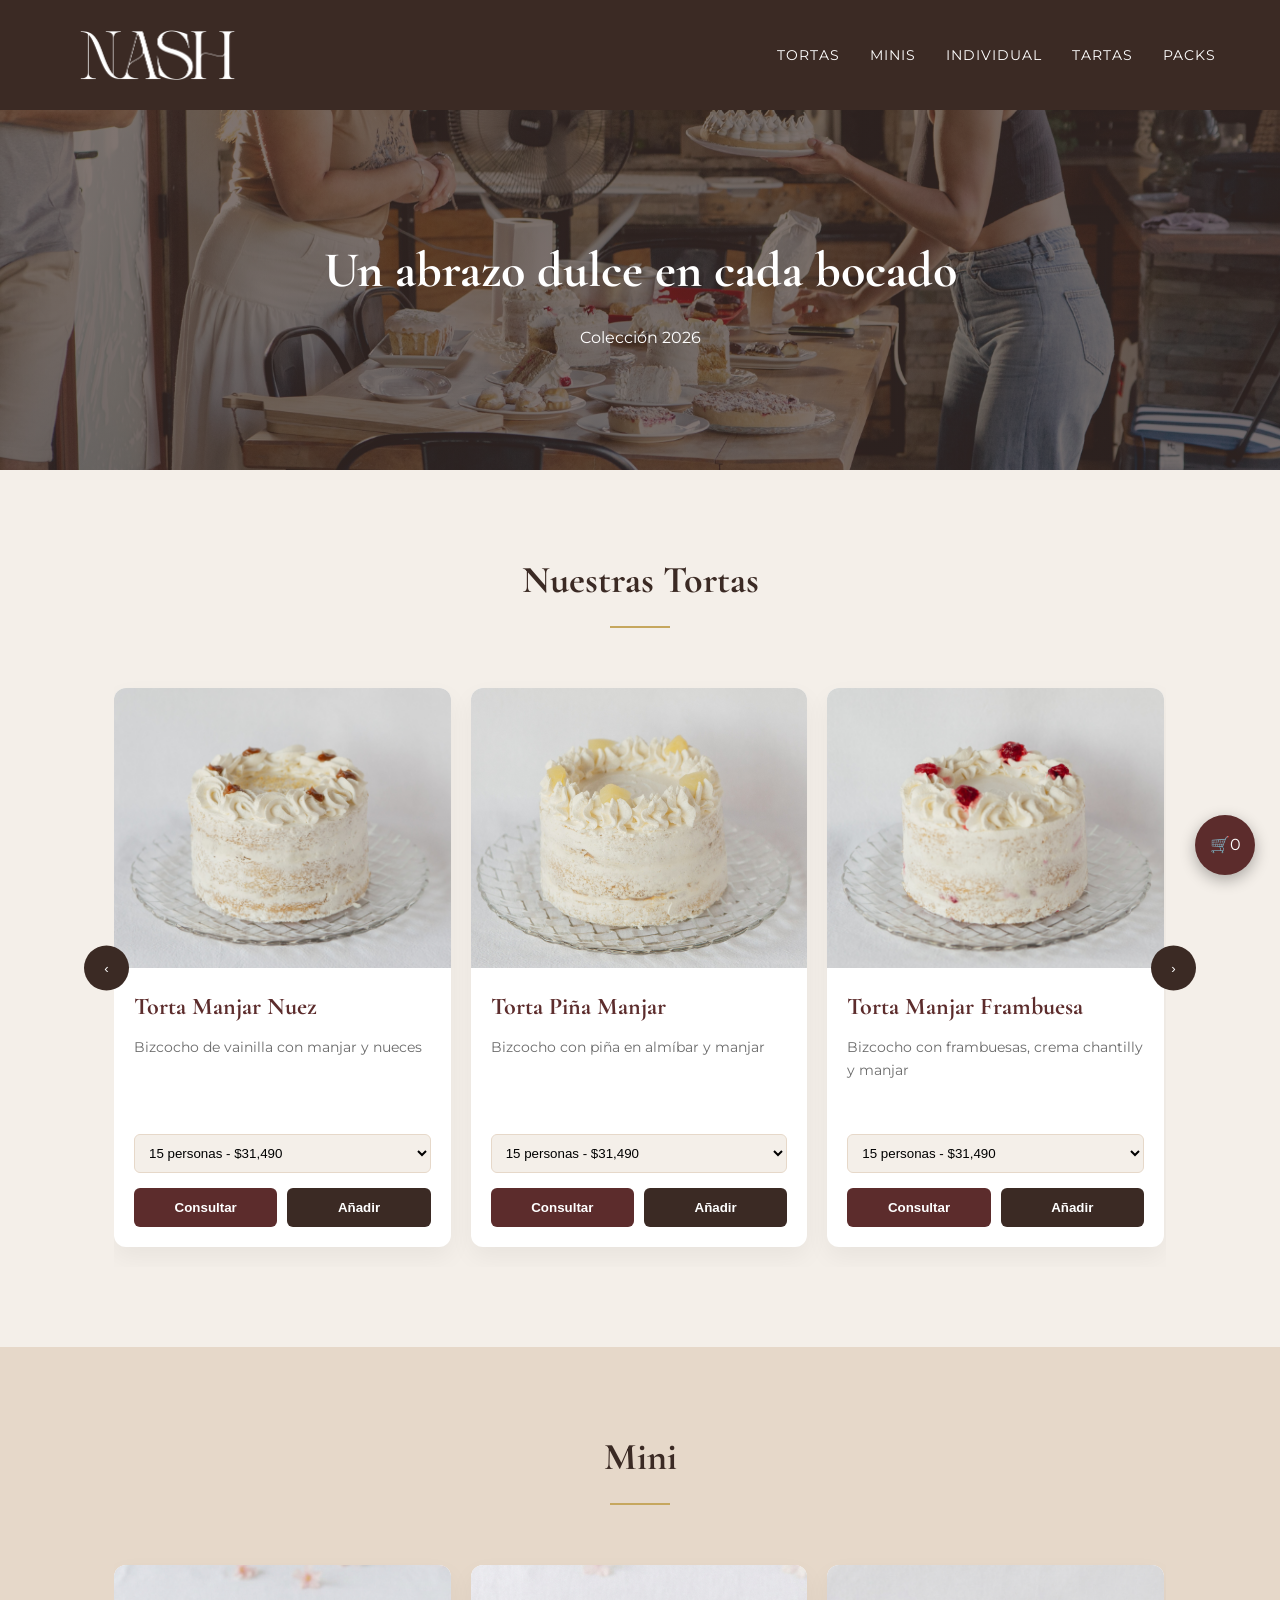
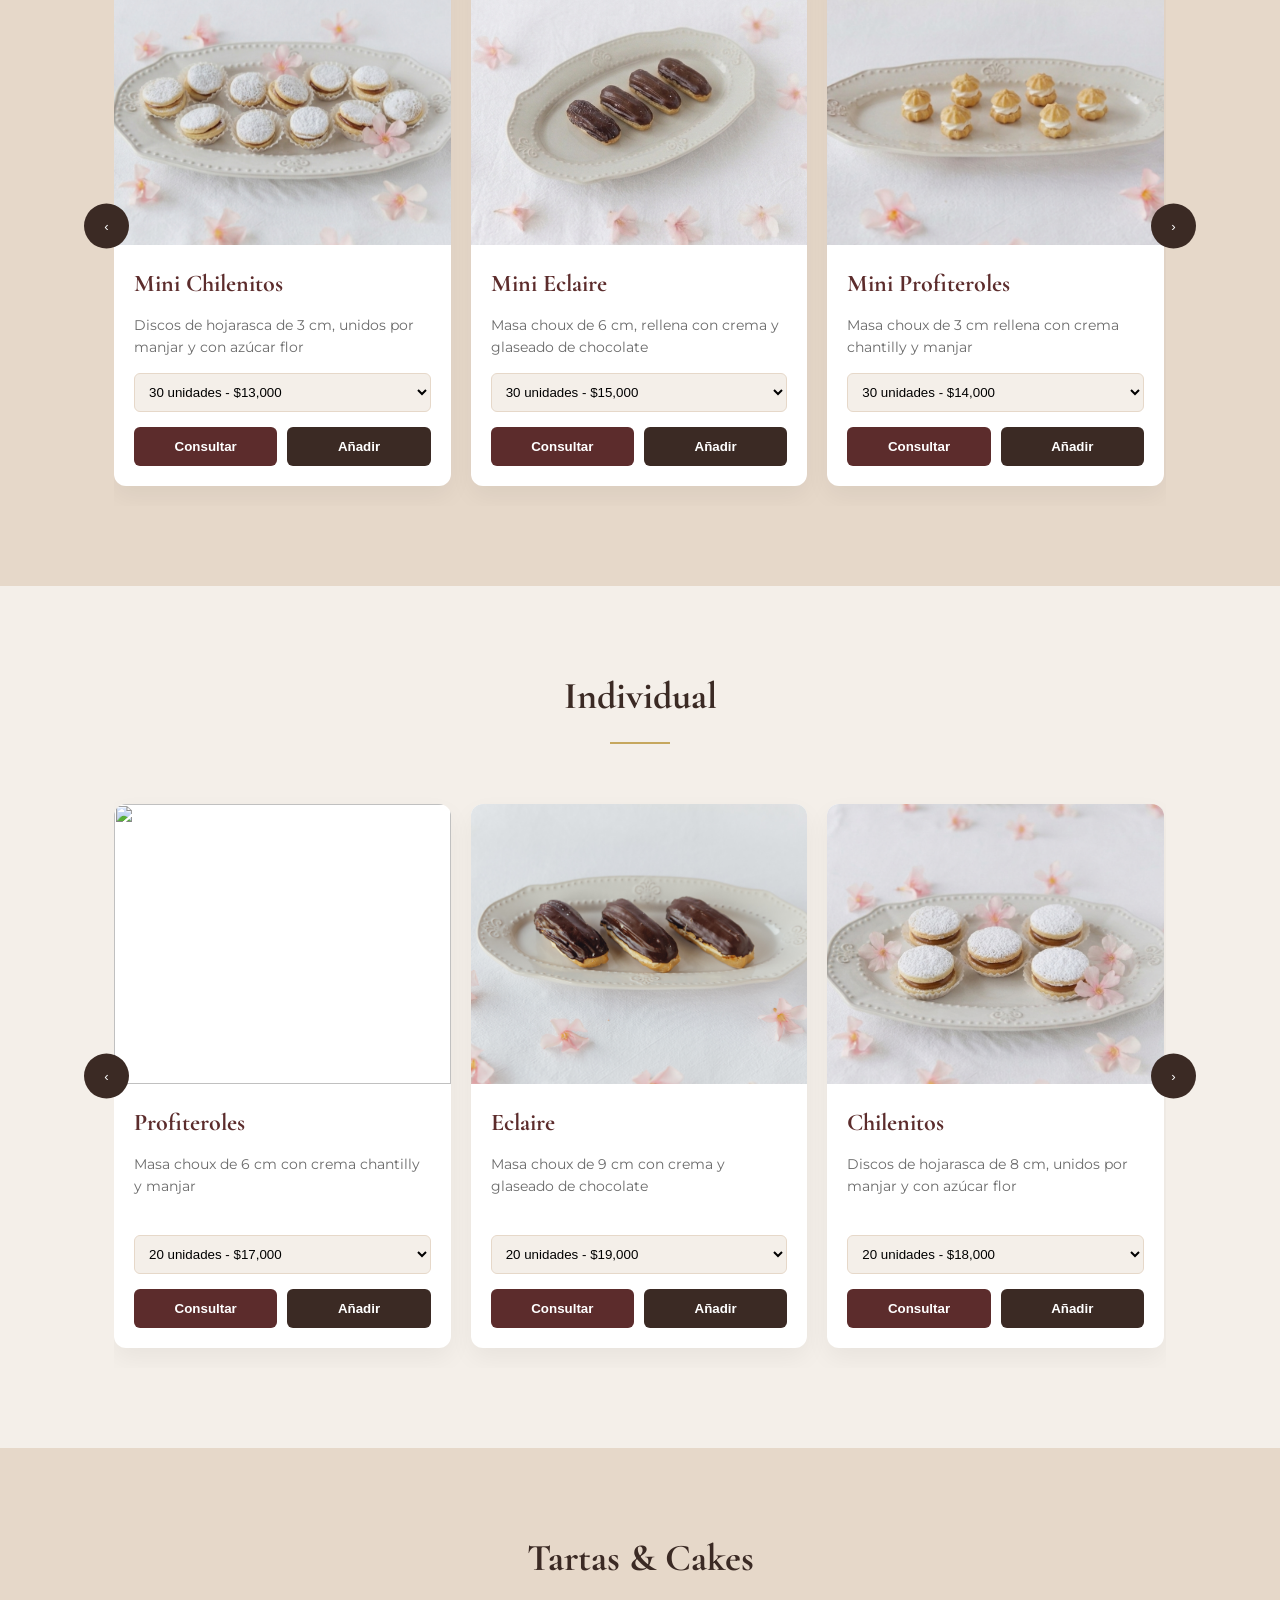
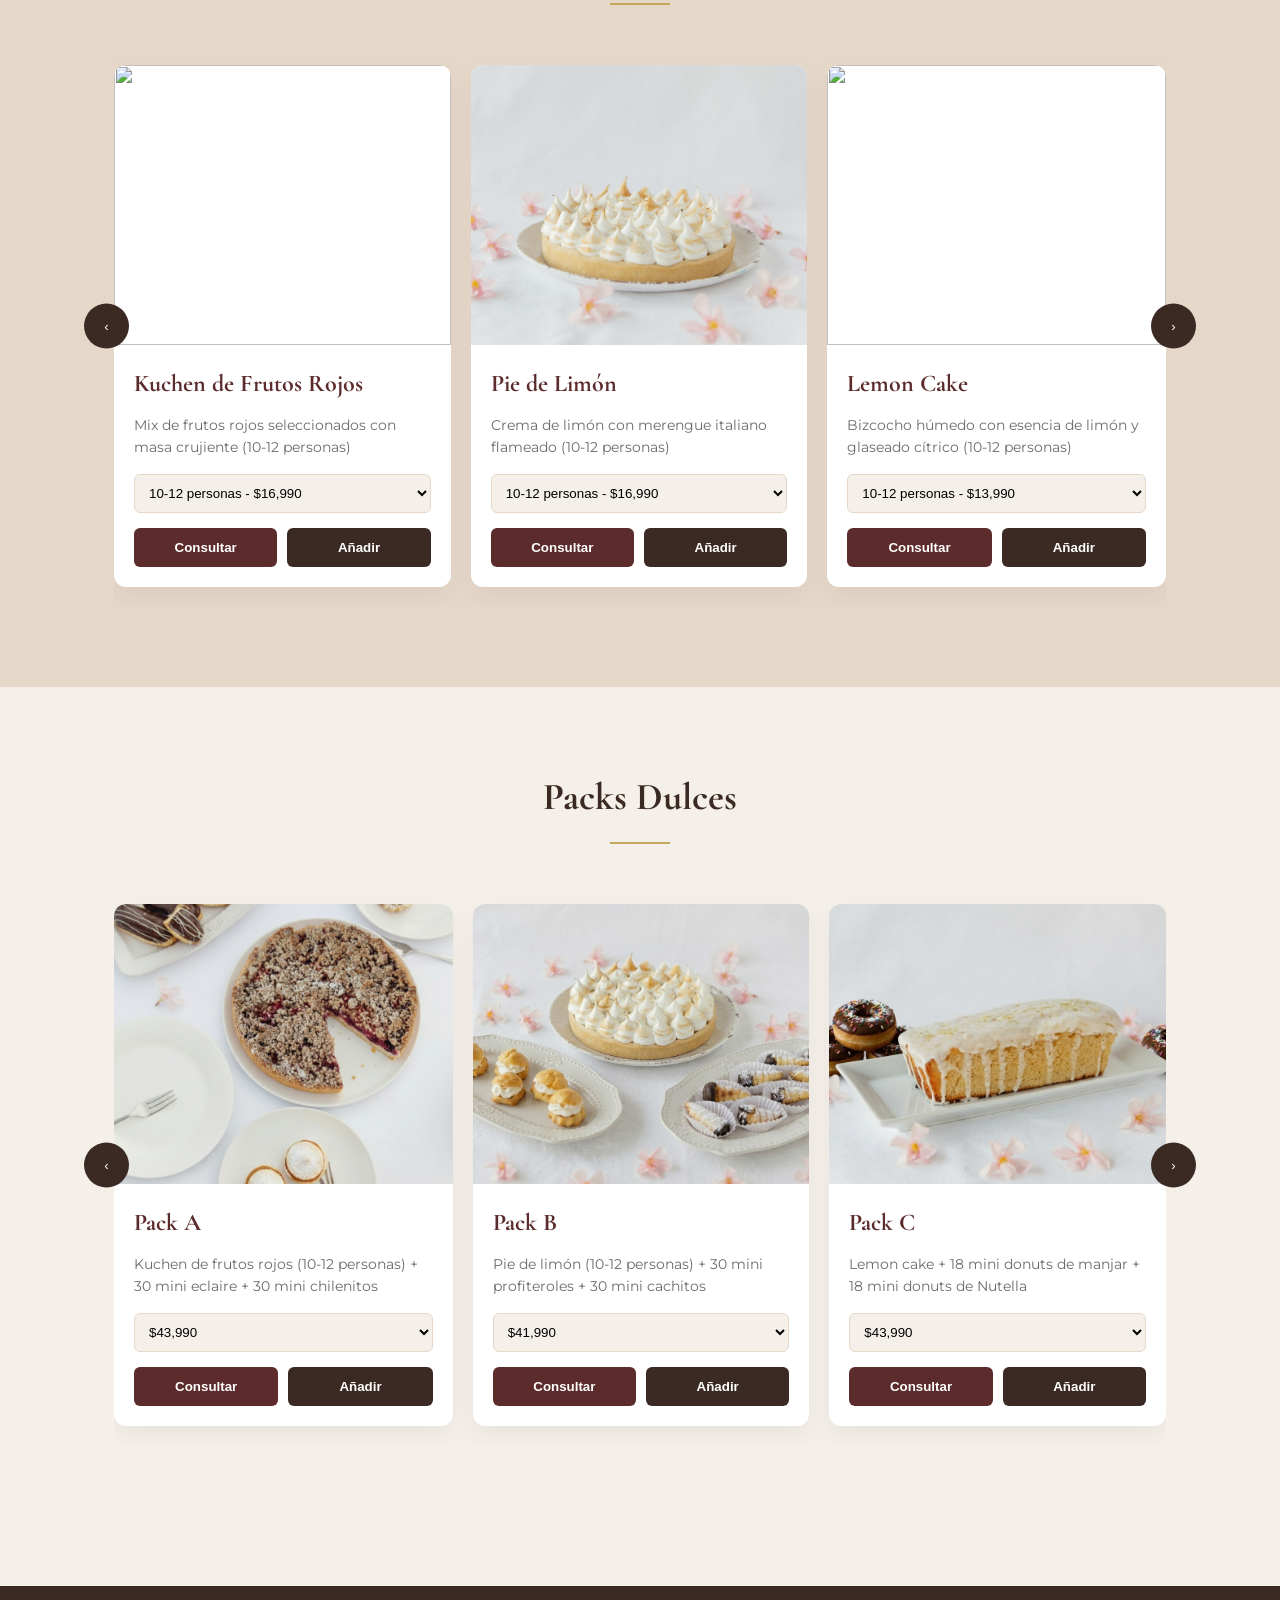
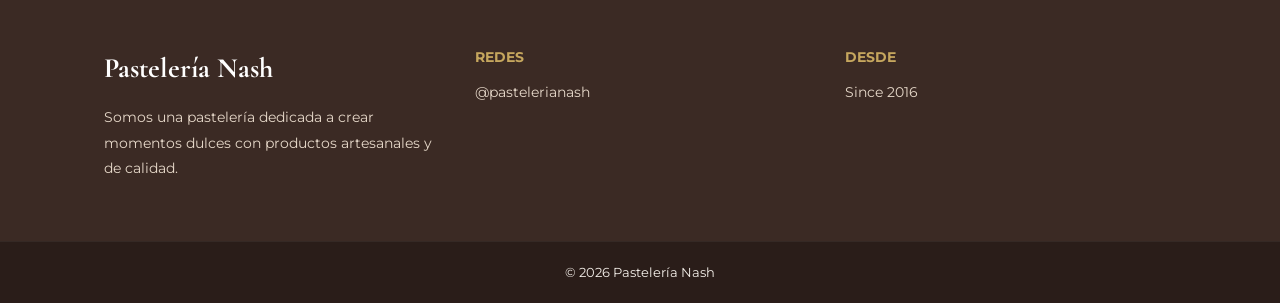
==== index.html @ 82bfc90b "cambio chico" ====
<!DOCTYPE html>
<html lang="es">
<head>
    <meta charset="UTF-8">
    <title>Catálogo | Pastelería Nash</title>
    <meta name="viewport" content="width=device-width, initial-scale=1.0">

    <link rel="stylesheet" href="style.css">
    <link rel="icon" type="image/png" href="imagenes/Logow.png">
</head>

<body>

<header>
    <div class="logo">
        <a href="inicio.html">
            <img src="imagenes/nash-logo.png" alt="Logo Pastelería Nash">
        </a>
    </div>

    <div class="menu-toggle" onclick="toggleMenu()">☰</div>

    <nav id="nav-menu">
        <div class="btn-cerrar-menu" onclick="toggleMenu()">×</div>
        
        <ul>
            <li><a href="#tortas" onclick="cerrarMenu()">Tortas</a></li>
            <li><a href="#minis" onclick="cerrarMenu()">Minis</a></li>
            <li><a href="#individuales" onclick="cerrarMenu()">Individual</a></li>
            <li><a href="#tartas" onclick="cerrarMenu()">Tartas</a></li>
            <li><a href="#packs" onclick="cerrarMenu()">Packs</a></li>
        </ul>
    </nav>
</header>

<div class="overlay"></div>

<div class="cart-bubble" onclick="toggleCarrito()">
    🛒 <span id="cart-count">0</span>
</div>

<div id="carrito-panel" class="carrito-panel">
    <span class="btn-cerrar-carrito" onclick="cerrarTodo()">✕</span>

    <h2>Tu Pedido</h2>
    <ul id="lista-carrito"></ul>

    <div id="aviso-entrega" class="aviso-entrega">
        ⏳ Su pedido requiere como mínimo <strong>24 hrs de preparación</strong>
    </div>

    <div class="entrega">
        <label>Fecha de entrega:</label>
        <input type="date" id="fecha-entrega">

        <label>Hora de entrega:</label>
        <select id="hora-entrega">
            <option value="">Selecciona un horario</option>
        </select>
    </div>

    <button class="buy-btn" onclick="comprarPorWhatsApp()">Comprar por WhatsApp</button>
</div>

<section class="hero" style="height: 40vh;">
    <div class="hero-text">
        <h2>Un abrazo dulce en cada bocado</h2>
        <p>Colección 2026</p>
    </div>
</section>

<section id="tortas" class="section">
    <div class="container">
        <h2>Nuestras Tortas</h2>
        <div class="carousel">
            <button class="arrow left" onclick="scrollCarousel('contenedor-tortas', -1)">‹</button>
            <div class="productos-container carousel-track" id="contenedor-tortas"></div>
            <button class="arrow right" onclick="scrollCarousel('contenedor-tortas', 1)">›</button>
        </div>
    </div>
</section>

<section id="minis" class="section alt">
    <div class="container">
        <h2>Mini</h2>
        <div class="carousel">
            <button class="arrow left" onclick="scrollCarousel('contenedor-minis', -1)">‹</button>
            <div class="productos-container carousel-track" id="contenedor-minis"></div>
            <button class="arrow right" onclick="scrollCarousel('contenedor-minis', 1)">›</button>
        </div>
    </div>
</section>

<section id="individuales" class="section">
    <div class="container">
        <h2>Individual</h2>
        <div class="carousel">
            <button class="arrow left" onclick="scrollCarousel('contenedor-individual', -1)">‹</button>
            <div class="productos-container carousel-track" id="contenedor-individual"></div>
            <button class="arrow right" onclick="scrollCarousel('contenedor-individual', 1)">›</button>
        </div>
    </div>
</section>

<section id="tartas" class="section alt">
    <div class="container">
        <h2>Tartas & Cakes</h2>
        <div class="carousel">
            <button class="arrow left" onclick="scrollCarousel('contenedor-tartas', -1)">‹</button>
            <div class="productos-container carousel-track" id="contenedor-tartas"></div>
            <button class="arrow right" onclick="scrollCarousel('contenedor-tartas', 1)">›</button>
        </div>
    </div>
</section>

<section id="packs" class="section">
    <div class="container">
        <h2>Packs Dulces</h2>
        <div class="carousel">
            <button class="arrow left" onclick="scrollCarousel('contenedor-packs', -1)">‹</button>
            <div class="productos-container carousel-track" id="contenedor-packs"></div>
            <button class="arrow right" onclick="scrollCarousel('contenedor-packs', 1)">›</button>
        </div>
    </div>
</section>

<footer class="footer">
    <div class="container footer-content">
        <div class="footer-section">
            <h3>Pastelería Nash</h3>
            <p>Somos una pastelería dedicada a crear momentos dulces con productos artesanales y de calidad.</p>
        </div>
        <div class="footer-section">
            <h4>Redes</h4>
            <p>@pastelerianash</p>
        </div>
        <div class="footer-section">
            <h4>Desde</h4>
            <p>Since 2016</p>
        </div>
    </div>
    <div class="footer-bottom">
        © 2026 Pastelería Nash
    </div>
</footer>

<script src="script.js"></script>

</body>
</html>
---- style.css ----
/* ===== GOOGLE FONTS ===== */
@import url('https://fonts.googleapis.com/css2?family=Cormorant+Garamond:wght@400;600;700&family=Montserrat:wght@300;400;500&display=swap');

/* ===== VARIABLES ===== */
:root {
    --chocolate: #3b2a24;
    --vino: #5c2c2c;
    --crema: #f4efe9;
    --beige: #e6d8c9;
    --dorado: #c6a75e;
    --gris: #6b6b6b;
    --white: #ffffff;
}

/* ===== RESET & BASE ===== */
* {
    margin: 0;
    padding: 0;
    box-sizing: border-box;
}

body {
    font-family: 'Montserrat', sans-serif;
    background-color: var(--crema);
    color: var(--chocolate);
    line-height: 1.6;
    overflow-x: hidden;
}

.logo a {
    text-decoration: none;
    display: block;
    line-height: 0;
}

.logo img {
    height: 50px;
    cursor: pointer;
    transition: transform 0.3s ease;
}

.logo img:hover {
    transform: scale(1.05);
}

/* ===== OVERLAY ===== */
.overlay {
    position: fixed;
    top: 0;
    left: 0;
    width: 100%;
    height: 100%;
    background: rgba(0,0,0,0.5);
    z-index: 3000; 
    display: none;
    pointer-events: none;
}

.overlay.activo {
    display: block;
    pointer-events: all;
}

/* ===== HEADER & NAVIGATION ===== */
header {
    background-color: var(--chocolate);
    color: var(--white);
    padding: 30px 5%;
    display: flex;
    justify-content: space-between;
    align-items: center;
    position: sticky;
    top: 0;
    z-index: 4000;
}

.logo img { height: 50px; }

nav ul {
    list-style: none;
    display: flex;
    gap: 30px;
}

nav a {
    text-decoration: none;
    color: var(--white);
    font-size: 14px;
    letter-spacing: 1px;
    text-transform: uppercase;
    transition: 0.3s ease;
}

nav a:hover { color: var(--dorado); }

.menu-toggle {
    display: none;
    font-size: 28px;
    cursor: pointer;
    color: var(--white);
}

.btn-cerrar-menu {
    display: none;
    position: absolute;
    top: 20px;
    right: 20px;
    font-size: 30px;
    color: white;
    cursor: pointer;
}

/* ===== HERO ===== */
.hero {
    height: 60vh;
    background: linear-gradient(rgba(59,42,36,0.65), rgba(59,42,36,0.65)),
                url('imagenes/Postres-96.jpg') center/cover;
    display: flex;
    flex-direction: column;
    align-items: center;
    justify-content: center;
    text-align: center;
    color: var(--white);
}

.hero h2 {
    font-family: 'Cormorant Garamond', serif;
    font-size: clamp(32px, 5vw, 50px);
    margin-bottom: 15px;
}

/* ===== SECTIONS ===== */
.section {
    padding: 80px 0;
    background-color: var(--crema);
}

.section.alt {
    background-color: var(--beige);
}

.section .container {
    max-width: 1200px;
    margin: 0 auto;
    padding: 0 5%;
}

.section h2 {
    text-align: center;
    font-family: 'Cormorant Garamond', serif;
    font-size: 38px;
}

.section h2::after {
    content: "";
    width: 60px;
    height: 2px;
    background: var(--dorado);
    display: block;
    margin: 15px auto 40px;
}

/* ===== PRODUCT CAROUSEL ===== */
.carousel {
    position: relative;
    padding: 0 10px;
}

.carousel-track {
    display: flex;
    gap: 20px;
    overflow-x: auto;
    scroll-behavior: smooth;
    padding: 20px 0;
    scroll-snap-type: x mandatory;
    -webkit-overflow-scrolling: touch;
}

.carousel-track::-webkit-scrollbar { display: none; }

.card {
    min-width: calc(33.333% - 14px);
    scroll-snap-align: start;
    background-color: var(--white);
    border-radius: 12px;
    overflow: hidden;
    box-shadow: 0 10px 25px rgba(0,0,0,0.05);
    transition: transform 0.3s ease;
    display: flex;
    flex-direction: column;
}

.card:hover {
    transform: translateY(-5px);
}

.product-img {
    width: 100%;
    height: 280px;
    object-fit: cover;
}

.card h3 {
    font-family: 'Cormorant Garamond', serif;
    font-size: 24px;
    padding: 20px 20px 10px;
    color: var(--vino);
}

.card p {
    padding: 0 20px;
    font-size: 14px;
    color: var(--gris);
    flex-grow: 1;
}

.selector-precio {
    width: calc(100% - 40px);
    margin: 15px 20px;
    padding: 10px;
    border: 1px solid var(--beige);
    border-radius: 6px;
    background: var(--crema);
}

/* ===== INPUTS ENTREGA ===== */
.entrega {
    margin-top: 15px;
    display: flex;
    flex-direction: column;
    gap: 10px;
}

.entrega label {
    font-size: 13px;
    color: var(--gris);
}

.entrega input,
.entrega select {
    width: 100%;
    padding: 10px;
    border: 1px solid var(--beige);
    border-radius: 6px;
    background: var(--crema);
    font-family: 'Montserrat', sans-serif;
    font-size: 14px;
}

.product-buttons {
    display: flex;
    gap: 10px;
    padding: 0 20px 20px;
}

.product-buttons button {
    flex: 1;
    padding: 12px;
    border: none;
    border-radius: 6px;
    cursor: pointer;
    font-weight: 600;
}

.product-buttons button:first-child { background: var(--vino); color: white; }
.product-buttons button:last-child { background: var(--chocolate); color: white; }

/* ===== FLECHAS ===== */
.arrow {
    position: absolute;
    top: 50%;
    transform: translateY(-50%);
    width: 45px;
    height: 45px;
    background: var(--chocolate);
    color: white;
    border: none;
    border-radius: 50%;
    cursor: pointer;
    z-index: 10;
    display: flex;
    align-items: center;
    justify-content: center;
}

.arrow.left { left: -20px; }
.arrow.right { right: -20px; }

/* ===== CARRITO PANEL ===== */
.cart-bubble {
    position: fixed;
    bottom: 25px;
    right: 25px;
    background: var(--vino);
    color: white;
    width: 60px;
    height: 60px;
    border-radius: 50%;
    display: flex;
    align-items: center;
    justify-content: center;
    box-shadow: 0 5px 15px rgba(0,0,0,0.3);
    cursor: pointer;
    z-index: 5000;
}

.carrito-panel {
    position: fixed;
    bottom: 100px;
    right: 25px;
    width: 380px;
    max-width: 90vw;
    background: white;
    border-radius: 15px;
    padding: 25px;
    box-shadow: 0 15px 50px rgba(0,0,0,0.2);
    z-index: 5000;
    display: none;
}

.carrito-panel.activo { display: block; }

.btn-cerrar-carrito {
    position: absolute;
    top: 15px;
    right: 15px;
    font-size: 22px;
    cursor: pointer;
    color: var(--gris);
}

#lista-carrito li {
    display: flex;
    align-items: center;
    justify-content: space-between;
    padding: 10px 0;
    border-bottom: 1px solid #eee;
}

.controles-item {
    display: flex;
    align-items: center;
    gap: 8px;
}

.btn-cant {
    width: 28px;
    height: 28px;
    border: none;
    background: var(--chocolate);
    color: white;
    border-radius: 6px;
}

.btn-eliminar-item {
    background: none;
    border: none;
    color: #cc3333;
    font-size: 20px;
}

.buy-btn {
    width: 100%;
    padding: 15px;
    background: var(--chocolate);
    color: white;
    border: none;
    border-radius: 8px;
    font-weight: bold;
    margin-top: 15px;
}

/* ===== FOOTER ===== */
.footer {
    background: var(--chocolate);
    color: var(--crema);
    margin-top: 60px;
    width: 100%;
}

.footer-content {
    max-width: 1200px;
    margin: 0 auto;
    padding: 60px 5%;
    display: flex;
    justify-content: space-between;
    gap: 40px;
}

.footer-section { flex: 1; min-width: 250px; }
.footer-section h3 { font-family: 'Cormorant Garamond', serif; font-size: 28px; margin-bottom: 15px; color: var(--white); }
.footer-section h4 { margin-bottom: 12px; font-size: 14px; text-transform: uppercase; color: var(--dorado); }
.footer-section p { font-size: 14px; color: var(--beige); line-height: 1.8; }
.footer-section a { color: var(--beige); text-decoration: none; }

.footer-bottom {
    text-align: center;
    padding: 20px;
    font-size: 13px;
    background: #2a1d19;
    border-top: 1px solid rgba(255,255,255,0.05);
}

/* ===== RESPONSIVE MOBILE ===== */
@media (max-width: 768px) {
    header { padding: 15px 5%; }
    .menu-toggle { display: block; }

    nav {
        position: fixed;
        top: 0;
        right: -100%;
        width: 80%;
        height: 100vh;
        background: var(--chocolate);
        transition: 0.4s;
        display: flex;
        align-items: center;
        justify-content: center;
        z-index: 4500; 
    }

    nav.activo { right: 0; }

    .btn-cerrar-menu {
        display: block;
        position: absolute;
        top: 20px;
        left: 20px; 
        right: auto; 
        font-size: 40px;
        color: white;
        cursor: pointer;
    }

    nav ul {
        flex-direction: column;
        align-items: center;
        gap: 35px;
    }

    nav a { font-size: 20px; }

    /* Cambios para mostrar 2 productos */
    .carousel-track {
        gap: 12px; /* Reducimos el espacio entre tarjetas */
        padding: 15px 5px;
    }

    .card {
        min-width: calc(50% - 10px); /* Ocupa la mitad menos el margen */
        scroll-snap-align: start;
    }

    .product-img {
        height: 180px; /* Reducimos altura de imagen para que no quede muy larga */
    }

    .card h3 {
        font-size: 18px; /* Texto un poco más pequeño para caber en 2 columnas */
        padding: 12px 12px 5px;
    }

    .card p {
        font-size: 12px;
        padding: 0 12px;
    }

    .selector-precio {
        width: calc(100% - 24px);
        margin: 10px 12px;
        padding: 6px;
        font-size: 12px;
    }

    .product-buttons {
        padding: 0 12px 12px;
        flex-direction: column; /* Botones uno sobre otro si el espacio es muy poco */
        gap: 5px;
    }

    .product-buttons button {
        padding: 8px;
        font-size: 12px;
    }

    .arrow { display: none; }

    .section { padding: 40px 0; }
    
    .carrito-panel {
        bottom: 0;
        right: 0;
        width: 100%;
        border-radius: 20px 20px 0 0;
    }

    .footer-content {
        flex-direction: column;
        text-align: center;
        align-items: center;
        gap: 30px;
    }

    .footer-section { min-width: 100%; }
}
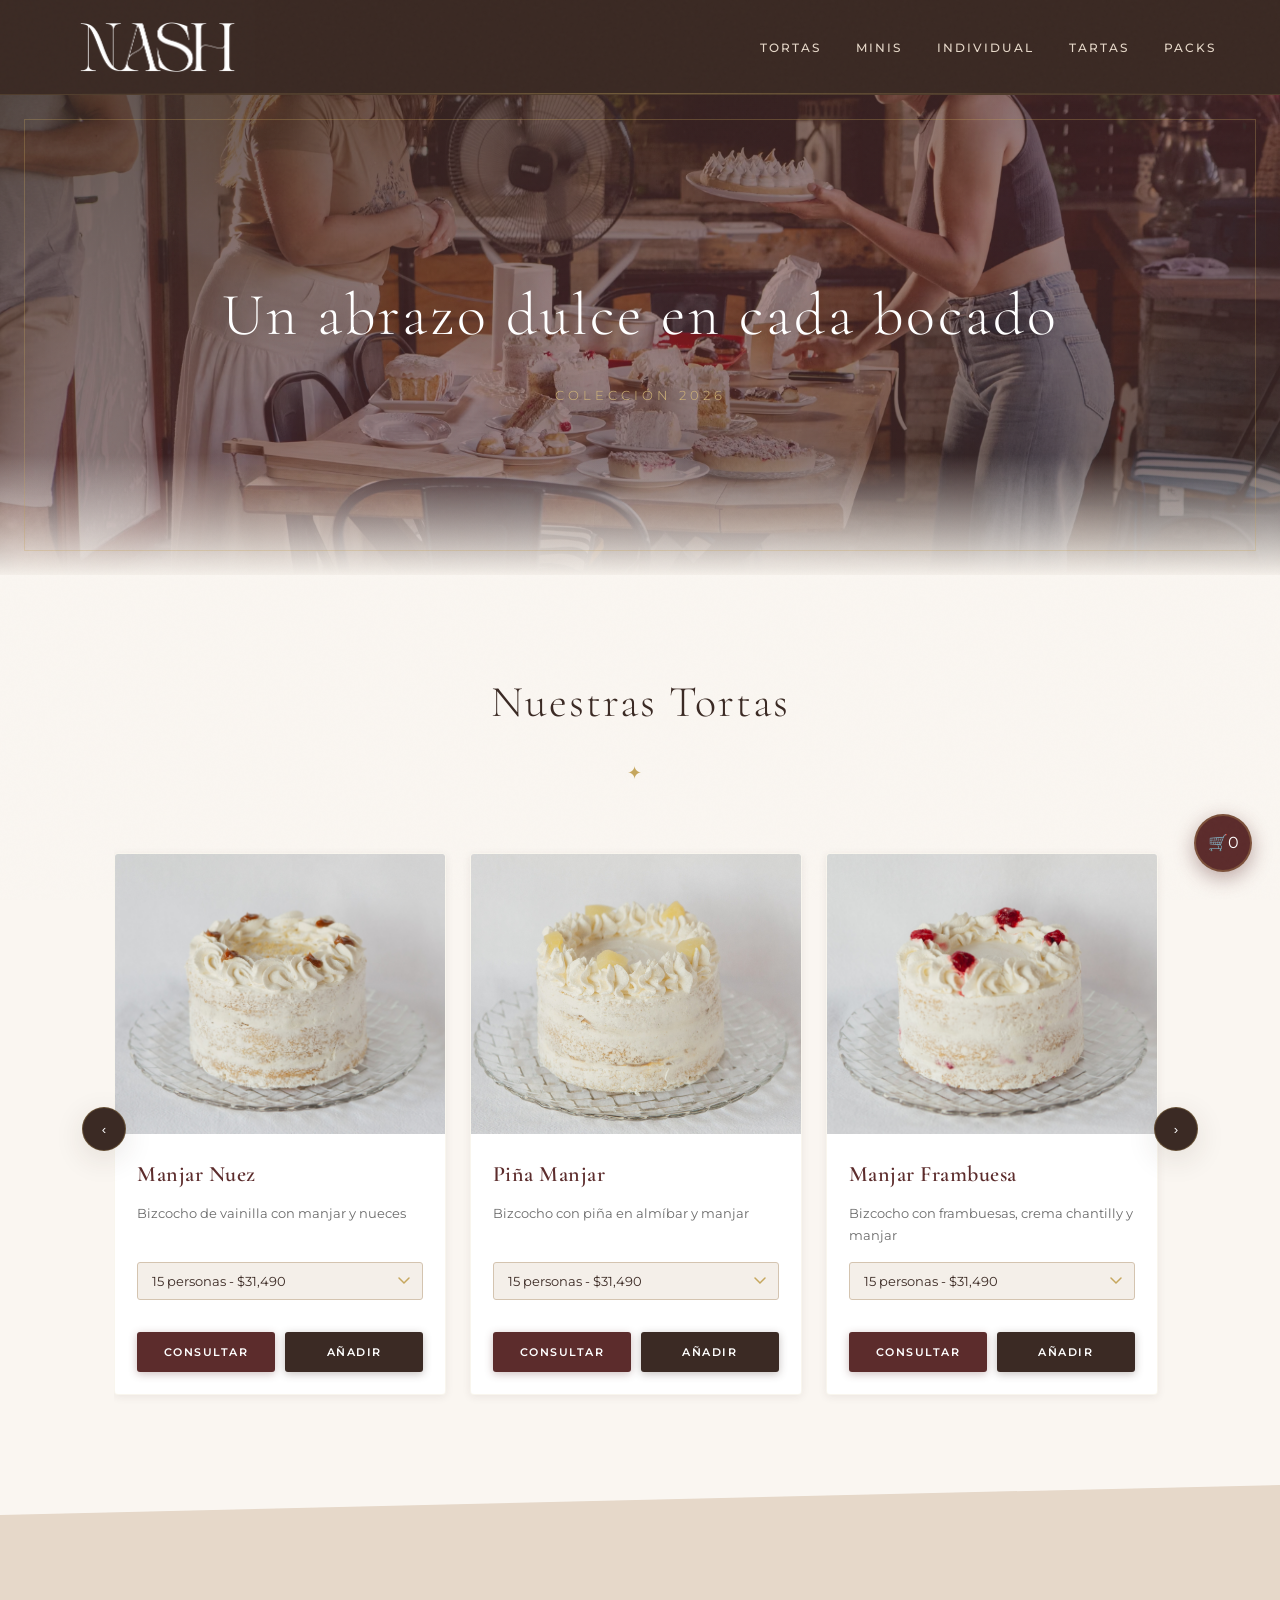
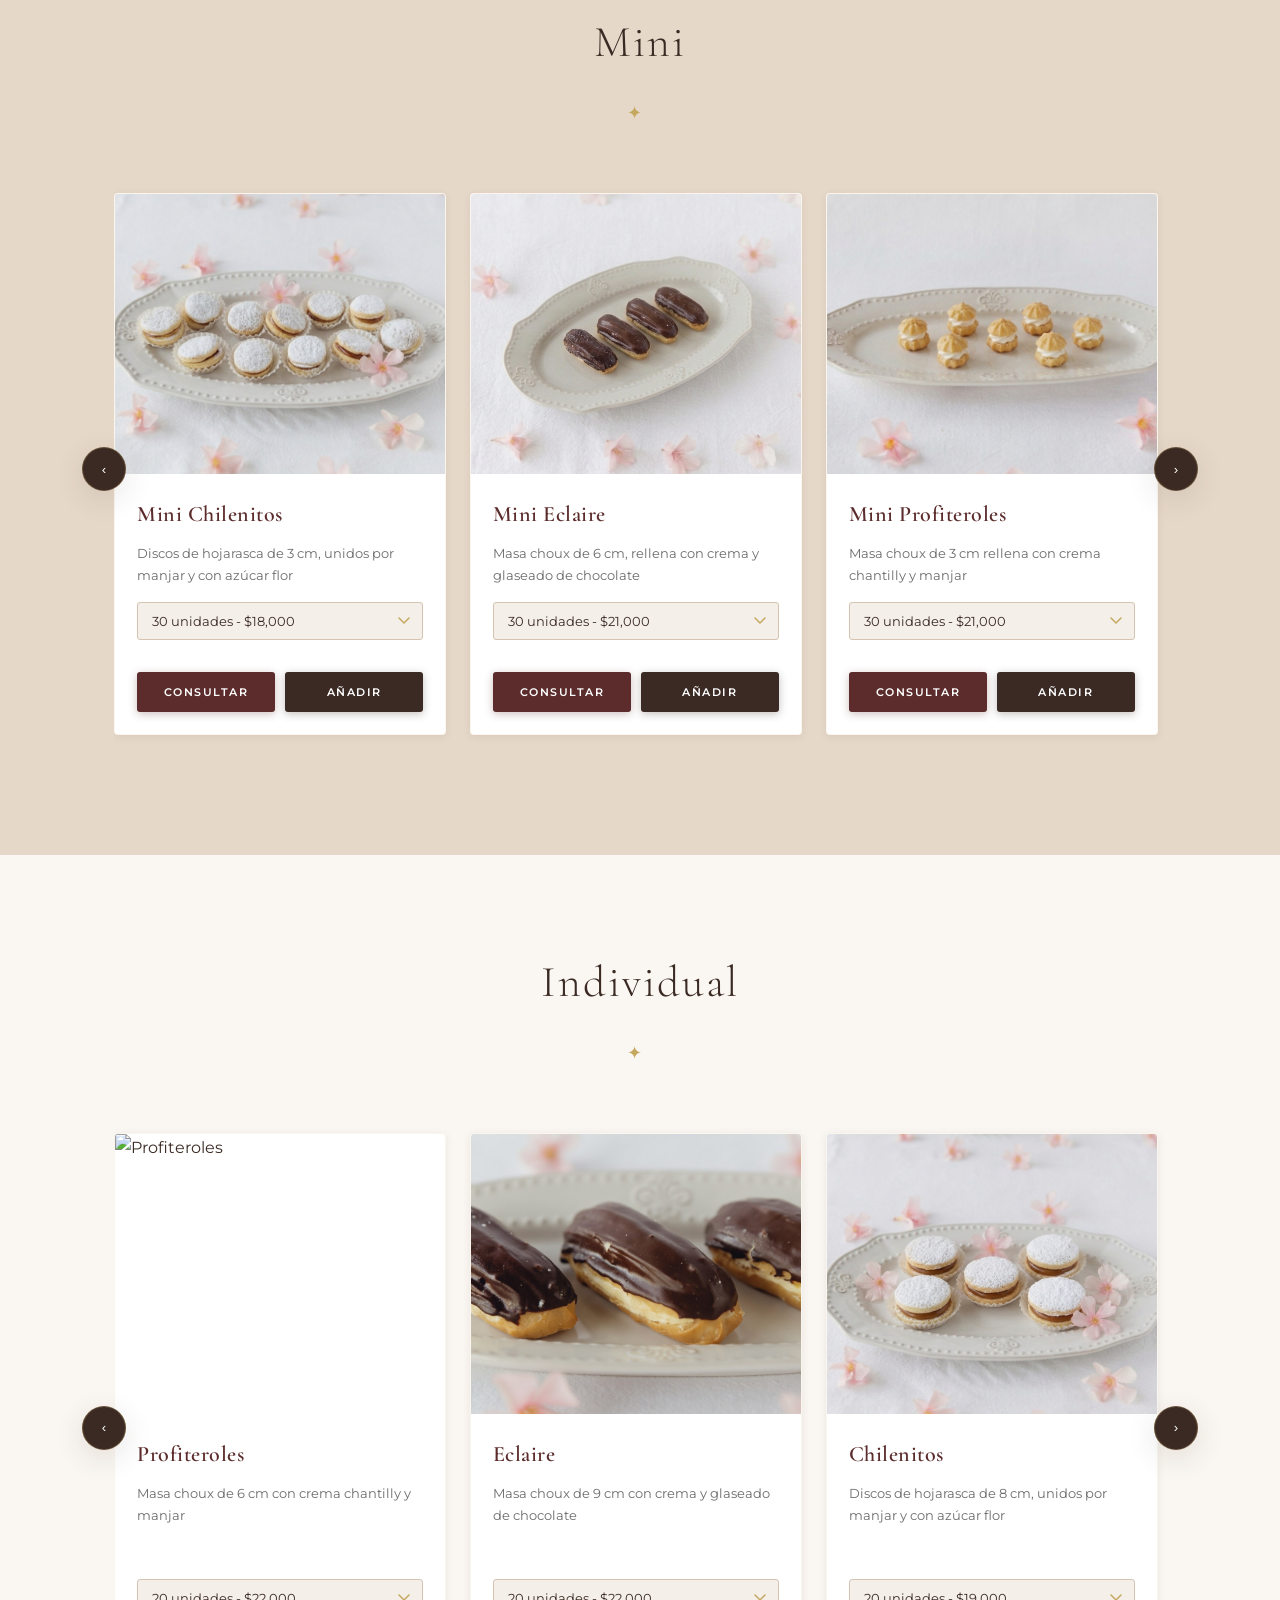
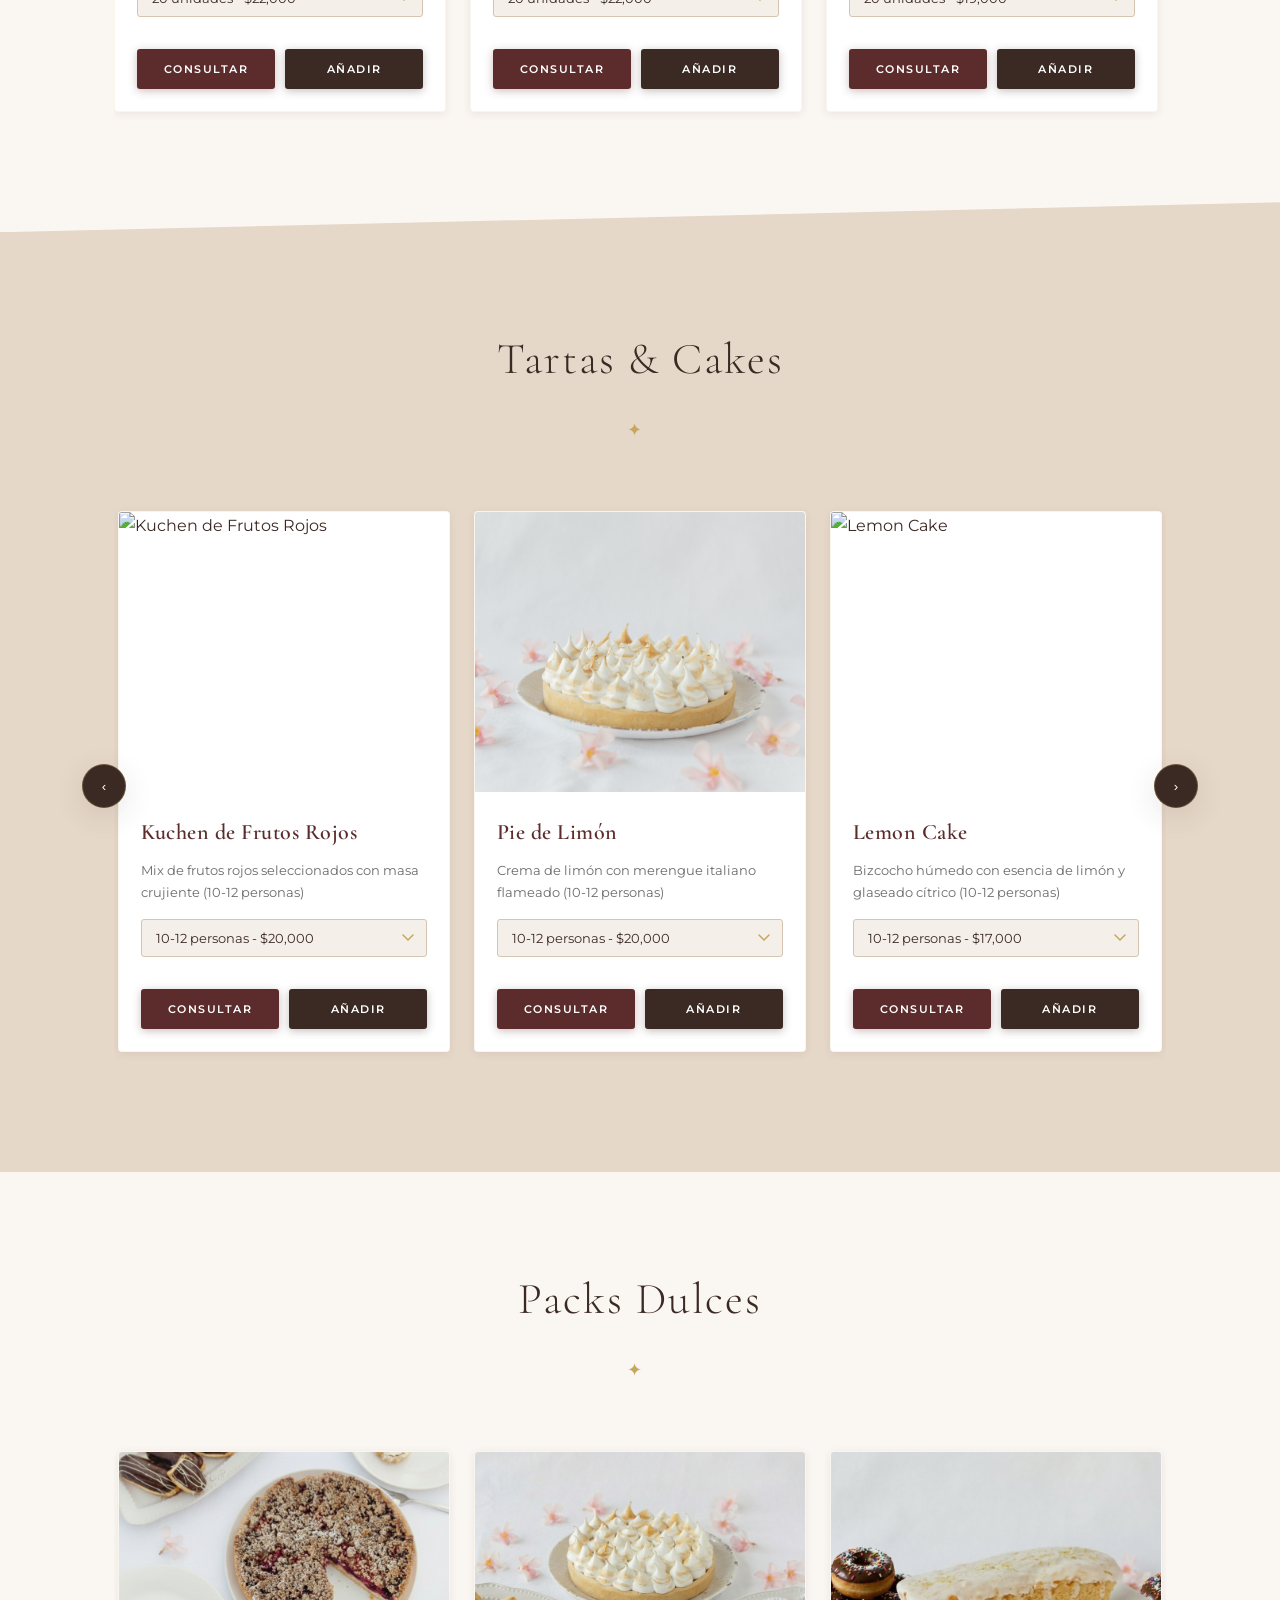
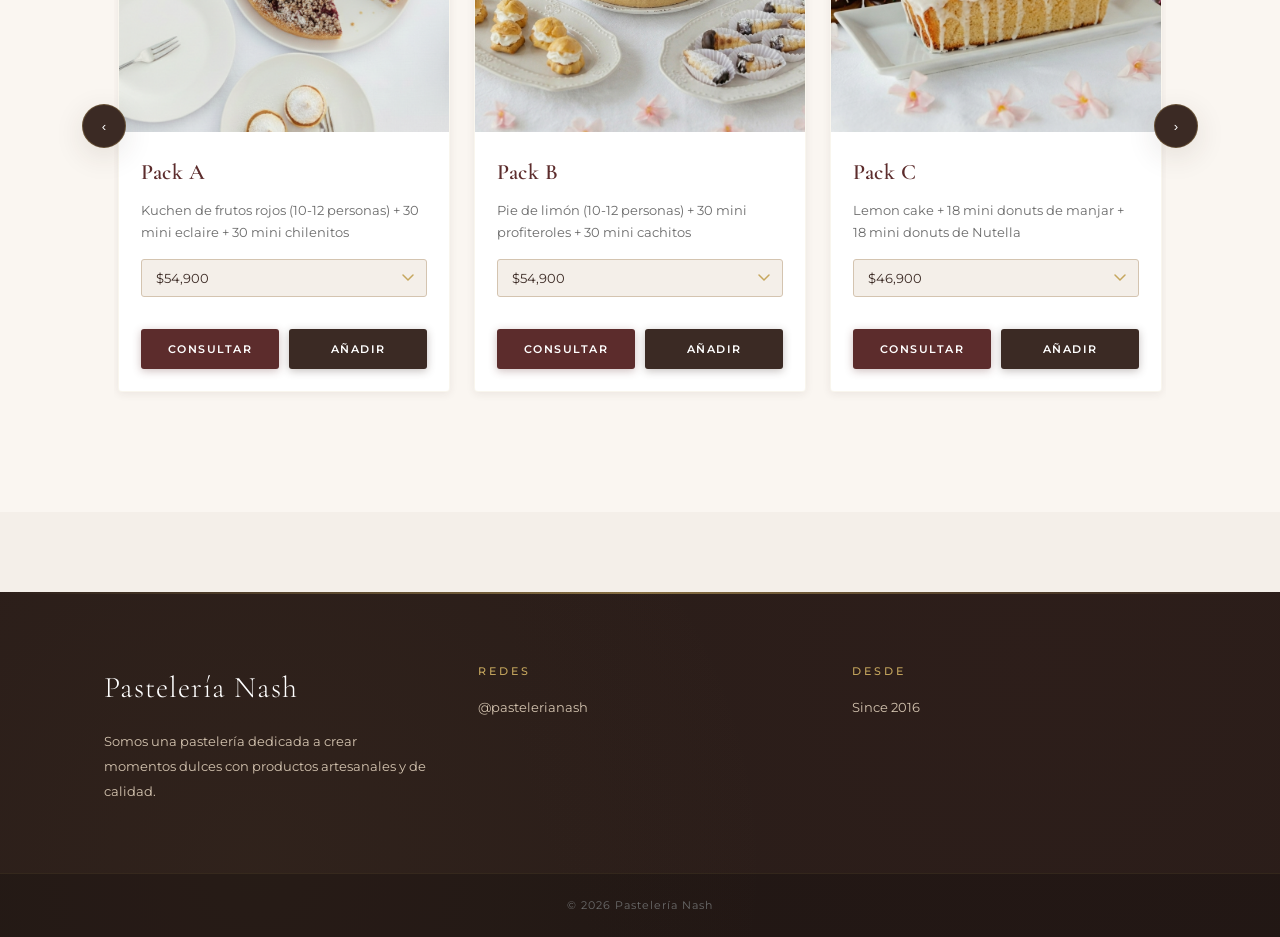
==== commit e0ac4195: "Optimizacion web" ====
--- a/index.html
+++ b/index.html
@@ -4,6 +4,21 @@
     <meta charset="UTF-8">
     <title>Catálogo | Pastelería Nash</title>
     <meta name="viewport" content="width=device-width, initial-scale=1.0">
+
+    <!-- ✅ OPTIMIZACIÓN #1: preconnect antes que todo -->
+    <link rel="preconnect" href="https://fonts.googleapis.com">
+    <link rel="preconnect" href="https://fonts.gstatic.com" crossorigin>
+
+    <!-- ✅ OPTIMIZACIÓN #2: preload imagen hero (LCP) — debe ir ANTES del CSS -->
+    <link rel="preload" as="image" href="imagenes/Postres-96.webp" fetchpriority="high">
+
+    <!-- ✅ OPTIMIZACIÓN #3: Google Fonts sin bloquear render -->
+    <link rel="stylesheet"
+          href="https://fonts.googleapis.com/css2?family=Cormorant+Garamond:ital,wght@0,300;0,400;0,600;0,700;1,300;1,400&family=Montserrat:wght@300;400;500;600&display=swap"
+          media="print" onload="this.media='all'">
+    <noscript>
+        <link rel="stylesheet" href="https://fonts.googleapis.com/css2?family=Cormorant+Garamond:ital,wght@0,300;0,400;0,600;0,700;1,300;1,400&family=Montserrat:wght@300;400;500;600&display=swap">
+    </noscript>
 
     <link rel="stylesheet" href="style.css">
     <link rel="icon" type="image/png" href="imagenes/Logow.png">
@@ -62,7 +77,22 @@
     <button class="buy-btn" onclick="comprarPorWhatsApp()">Comprar por WhatsApp</button>
 </div>
 
+<!-- ✅ OPTIMIZACIÓN #4: Hero con <img> real en lugar de background-image -->
 <section class="hero" style="height: 40vh;">
+    <picture>
+        <source srcset="imagenes/Postres-96.avif" type="image/avif">
+        <source srcset="imagenes/Postres-96.webp" type="image/webp">
+        <img
+            src="imagenes/Postres-96.jpg"
+            alt=""
+            class="hero-img"
+            fetchpriority="high"
+            decoding="sync"
+            width="1920"
+            height="1080"
+        >
+    </picture>
+    <div class="hero-overlay" aria-hidden="true"></div>
     <div class="hero-text">
         <h2>Un abrazo dulce en cada bocado</h2>
         <p>Colección 2026</p>
@@ -144,7 +174,8 @@
     </div>
 </footer>
 
-<script src="script.js"></script>
+<!-- ✅ OPTIMIZACIÓN #5: script al final, sin bloquear render -->
+<script src="script.js" defer></script>
 
 </body>
 </html>
--- a/style.css
+++ b/style.css
@@ -1,32 +1,81 @@
-/* ===== GOOGLE FONTS ===== */
-@import url('https://fonts.googleapis.com/css2?family=Cormorant+Garamond:wght@400;600;700&family=Montserrat:wght@300;400;500&display=swap');
+/* ===== GOOGLE FONTS =====
+   ✅ OPTIMIZACIÓN: @import eliminado de aquí.
+   Las fuentes ahora se cargan desde <head> en el HTML
+   con media="print" onload para no bloquear el render.
+   ============================== */
 
 /* ===== VARIABLES ===== */
 :root {
     --chocolate: #3b2a24;
+    --chocolate-deep: #2a1d19;
     --vino: #5c2c2c;
+    --vino-light: #7a3a3a;
     --crema: #f4efe9;
+    --crema-warm: #faf6f1;
     --beige: #e6d8c9;
+    --beige-dark: #d4c4b0;
     --dorado: #c6a75e;
+    --dorado-light: #d4b87a;
+    --dorado-pale: #f0e4c8;
     --gris: #6b6b6b;
+    --gris-light: #9a9a9a;
     --white: #ffffff;
+
+    /* Shadows */
+    --shadow-sm: 0 2px 8px rgba(59,42,36,0.08);
+    --shadow-md: 0 8px 30px rgba(59,42,36,0.12);
+    --shadow-lg: 0 20px 60px rgba(59,42,36,0.18);
+    --shadow-gold: 0 4px 20px rgba(198,167,94,0.25);
+
+    /* Transitions */
+    --ease-out: cubic-bezier(0.16, 1, 0.3, 1);
+    --ease-in-out: cubic-bezier(0.4, 0, 0.2, 1);
 }
 
 /* ===== RESET & BASE ===== */
-* {
+*, *::before, *::after {
     margin: 0;
     padding: 0;
     box-sizing: border-box;
+}
+
+html {
+    scroll-behavior: smooth;
 }
 
 body {
     font-family: 'Montserrat', sans-serif;
     background-color: var(--crema);
     color: var(--chocolate);
-    line-height: 1.6;
+    line-height: 1.7;
     overflow-x: hidden;
-}
-
+    -webkit-font-smoothing: antialiased;
+}
+
+/* ✅ OPTIMIZACIÓN: Grain texture con will-change + translateZ para
+   promoverlo a su propio compositor layer y eliminar repaint en scroll.
+   Si el efecto no es crítico, puedes borrar este bloque completo
+   para máximo rendimiento en móvil. */
+body::before {
+    content: '';
+    position: fixed;
+    inset: 0;
+    background-image: url("data:image/svg+xml,%3Csvg viewBox='0 0 256 256' xmlns='http://www.w3.org/2000/svg'%3E%3Cfilter id='noise'%3E%3CfeTurbulence type='fractalNoise' baseFrequency='0.9' numOctaves='4' stitchTiles='stitch'/%3E%3C/filter%3E%3Crect width='100%25' height='100%25' filter='url(%23noise)' opacity='0.03'/%3E%3C/svg%3E");
+    pointer-events: none;
+    z-index: 9999;
+    opacity: 0.4;
+    /* ✅ Estas dos líneas evitan repaint en cada frame de scroll */
+    will-change: transform;
+    transform: translateZ(0);
+}
+
+/* ===== SCROLLBAR ===== */
+::-webkit-scrollbar { width: 6px; }
+::-webkit-scrollbar-track { background: var(--crema); }
+::-webkit-scrollbar-thumb { background: var(--dorado); border-radius: 3px; }
+::-webkit-scrollbar-thumb:hover { background: var(--chocolate); }
+
+/* ===== LOGO ===== */
 .logo a {
     text-decoration: none;
     display: block;
@@ -36,68 +85,113 @@
 .logo img {
     height: 50px;
     cursor: pointer;
-    transition: transform 0.3s ease;
+    transition: transform 0.4s var(--ease-out), filter 0.3s ease;
+    filter: brightness(1);
 }
 
 .logo img:hover {
-    transform: scale(1.05);
+    transform: scale(1.06);
+    filter: brightness(1.1) drop-shadow(0 0 8px rgba(198,167,94,0.5));
 }
 
 /* ===== OVERLAY ===== */
 .overlay {
     position: fixed;
-    top: 0;
-    left: 0;
-    width: 100%;
-    height: 100%;
-    background: rgba(0,0,0,0.5);
-    z-index: 3000; 
+    inset: 0;
+    background: rgba(27, 16, 12, 0.6);
+    backdrop-filter: blur(4px);
+    -webkit-backdrop-filter: blur(4px);
+    z-index: 3000;
     display: none;
     pointer-events: none;
+    transition: opacity 0.3s ease;
 }
 
 .overlay.activo {
     display: block;
     pointer-events: all;
+    animation: fadeIn 0.3s ease;
+}
+
+@keyframes fadeIn {
+    from { opacity: 0; }
+    to { opacity: 1; }
 }
 
 /* ===== HEADER & NAVIGATION ===== */
 header {
     background-color: var(--chocolate);
     color: var(--white);
-    padding: 30px 5%;
+    padding: 22px 5%;
     display: flex;
     justify-content: space-between;
     align-items: center;
     position: sticky;
     top: 0;
     z-index: 4000;
-}
-
-.logo img { height: 50px; }
+    transition: padding 0.3s ease, box-shadow 0.3s ease;
+    border-bottom: 1px solid rgba(198,167,94,0.15);
+}
+
+header::after {
+    content: '';
+    position: absolute;
+    bottom: 0;
+    left: 5%;
+    right: 5%;
+    height: 1px;
+    background: linear-gradient(90deg, transparent, var(--dorado), transparent);
+    opacity: 0.4;
+}
 
 nav ul {
     list-style: none;
     display: flex;
-    gap: 30px;
+    gap: 35px;
+    align-items: center;
 }
 
 nav a {
     text-decoration: none;
-    color: var(--white);
-    font-size: 14px;
-    letter-spacing: 1px;
+    color: var(--beige);
+    font-size: 12px;
+    letter-spacing: 2px;
     text-transform: uppercase;
-    transition: 0.3s ease;
-}
-
-nav a:hover { color: var(--dorado); }
+    font-weight: 500;
+    position: relative;
+    padding-bottom: 4px;
+    transition: color 0.3s ease;
+}
+
+nav a::after {
+    content: '';
+    position: absolute;
+    bottom: 0;
+    left: 0;
+    width: 0;
+    height: 1px;
+    background: var(--dorado);
+    transition: width 0.35s var(--ease-out);
+}
+
+nav a:hover {
+    color: var(--dorado);
+}
+
+nav a:hover::after {
+    width: 100%;
+}
 
 .menu-toggle {
     display: none;
-    font-size: 28px;
+    font-size: 26px;
     cursor: pointer;
     color: var(--white);
+    transition: color 0.2s ease;
+}
+
+.menu-toggle:hover {
+    color: var(--dorado);
 }
 
 .btn-cerrar-menu {
@@ -106,37 +200,134 @@
     top: 20px;
     right: 20px;
     font-size: 30px;
-    color: white;
+    color: var(--dorado);
     cursor: pointer;
-}
-
-/* ===== HERO ===== */
+    transition: transform 0.3s ease, color 0.2s ease;
+}
+
+.btn-cerrar-menu:hover {
+    transform: rotate(90deg);
+    color: var(--white);
+}
+
+/* ===== HERO — OPTIMIZADO =====
+   ✅ Ya no usa background-image en CSS.
+   La imagen es un <img> real con fetchpriority="high"
+   para que el browser la descubra y priorice desde el HTML parser,
+   sin esperar a parsear el CSS. Esto es la corrección principal del LCP.
+   ============================== */
 .hero {
-    height: 60vh;
-    background: linear-gradient(rgba(59,42,36,0.65), rgba(59,42,36,0.65)),
-                url('imagenes/Postres-96.jpg') center/cover;
+    position: relative;
+    overflow: hidden;
     display: flex;
     flex-direction: column;
     align-items: center;
     justify-content: center;
     text-align: center;
     color: var(--white);
-}
-
-.hero h2 {
+    min-height: 480px;
+}
+
+/* La imagen real — posicionada absolute para ocupar todo el hero */
+.hero-img {
+    position: absolute;
+    inset: 0;
+    width: 100%;
+    height: 100%;
+    object-fit: cover;
+    object-position: center;
+    /* Sin transform ni transition — evita compositing innecesario */
+}
+
+/* Overlay de gradiente como elemento separado */
+.hero-overlay {
+    position: absolute;
+    inset: 0;
+    background: linear-gradient(
+        160deg,
+        rgba(59,42,36,0.80) 0%,
+        rgba(92,44,44,0.55) 50%,
+        rgba(59,42,36,0.80) 100%
+    );
+    pointer-events: none;
+}
+
+/* Fade al fondo de la sección */
+.hero-overlay::after {
+    content: '';
+    position: absolute;
+    bottom: 0;
+    left: 0;
+    right: 0;
+    height: 120px;
+    background: linear-gradient(to top, var(--crema), transparent);
+}
+
+/* Borde decorativo interior */
+.hero::before {
+    content: '';
+    position: absolute;
+    inset: 24px;
+    border: 1px solid rgba(198,167,94,0.3);
+    pointer-events: none;
+    z-index: 2;
+}
+
+.hero-text {
+    position: relative;
+    z-index: 1;
+}
+
+.hero-text h2 {
     font-family: 'Cormorant Garamond', serif;
-    font-size: clamp(32px, 5vw, 50px);
-    margin-bottom: 15px;
+    font-size: clamp(36px, 6vw, 60px);
+    font-weight: 300;
+    letter-spacing: 3px;
+    margin-bottom: 18px;
+    text-shadow: 0 2px 20px rgba(0,0,0,0.3);
+    animation: heroReveal 1s var(--ease-out) both;
+}
+
+.hero-text p {
+    font-size: 13px;
+    letter-spacing: 4px;
+    text-transform: uppercase;
+    color: var(--dorado-light);
+    font-weight: 300;
+    animation: heroReveal 1s 0.2s var(--ease-out) both;
+}
+
+@keyframes heroReveal {
+    from {
+        opacity: 0;
+        transform: translateY(24px);
+    }
+    to {
+        opacity: 1;
+        transform: translateY(0);
+    }
 }
 
 /* ===== SECTIONS ===== */
 .section {
-    padding: 80px 0;
-    background-color: var(--crema);
+    padding: 90px 0;
+    background-color: var(--crema-warm);
+    position: relative;
 }
 
 .section.alt {
     background-color: var(--beige);
+}
+
+.section.alt::before {
+    content: '';
+    position: absolute;
+    top: -30px;
+    left: 0;
+    right: 0;
+    height: 60px;
+    background: inherit;
+    clip-path: polygon(0 50%, 100% 0, 100% 100%, 0 100%);
 }
 
 .section .container {
@@ -148,16 +339,19 @@
 .section h2 {
     text-align: center;
     font-family: 'Cormorant Garamond', serif;
-    font-size: 38px;
+    font-size: clamp(32px, 4vw, 44px);
+    font-weight: 300;
+    letter-spacing: 2px;
+    color: var(--chocolate);
 }
 
 .section h2::after {
-    content: "";
-    width: 60px;
-    height: 2px;
-    background: var(--dorado);
+    content: "✦";
     display: block;
-    margin: 15px auto 40px;
+    margin: 18px auto 45px;
+    color: var(--dorado);
+    font-size: 18px;
+    letter-spacing: 12px;
 }
 
 /* ===== PRODUCT CAROUSEL ===== */
@@ -168,173 +362,344 @@
 
 .carousel-track {
     display: flex;
-    gap: 20px;
+    gap: 24px;
     overflow-x: auto;
-    scroll-behavior: smooth;
-    padding: 20px 0;
+    /* ✅ scroll-behavior en el track lo maneja el JS con scrollTo({ behavior: 'smooth' })
+       Aquí lo dejamos en auto para no interferir */
+    scroll-behavior: auto;
+    padding: 20px 4px 30px;
     scroll-snap-type: x mandatory;
     -webkit-overflow-scrolling: touch;
 }
 
 .carousel-track::-webkit-scrollbar { display: none; }
 
+/* ===== CARDS ===== */
 .card {
-    min-width: calc(33.333% - 14px);
+    min-width: calc(33.333% - 16px);
     scroll-snap-align: start;
     background-color: var(--white);
-    border-radius: 12px;
+    border-radius: 4px;
     overflow: hidden;
-    box-shadow: 0 10px 25px rgba(0,0,0,0.05);
-    transition: transform 0.3s ease;
+    box-shadow: var(--shadow-sm);
+    transition: transform 0.4s var(--ease-out), box-shadow 0.4s ease;
     display: flex;
     flex-direction: column;
+    position: relative;
+    border: 1px solid rgba(198,167,94,0.1);
+}
+
+.card::before {
+    content: '';
+    position: absolute;
+    inset: 0;
+    border: 1px solid transparent;
+    border-radius: 4px;
+    transition: border-color 0.3s ease;
+    pointer-events: none;
+    z-index: 1;
 }
 
 .card:hover {
-    transform: translateY(-5px);
-}
-
+    transform: translateY(-8px);
+    box-shadow: var(--shadow-lg), var(--shadow-gold);
+}
+
+.card:hover::before {
+    border-color: rgba(198,167,94,0.35);
+}
+
+/* Image wrapper with overlay */
+.card-img-wrap {
+    position: relative;
+    overflow: hidden;
+}
+
+/* ✅ OPTIMIZACIÓN: imágenes de cards con loading="lazy" + width/height
+   explícitos para evitar layout shifts. Se aplica desde script.js. */
 .product-img {
     width: 100%;
     height: 280px;
     object-fit: cover;
+    display: block;
+    transition: transform 0.6s var(--ease-out);
+}
+
+.card:hover .product-img {
+    transform: scale(1.04);
+}
+
+/* Shine effect on image hover */
+.card-img-wrap::after {
+    content: '';
+    position: absolute;
+    top: 0;
+    left: -75%;
+    width: 50%;
+    height: 100%;
+    background: linear-gradient(
+        to right,
+        transparent,
+        rgba(255,255,255,0.12),
+        transparent
+    );
+    transform: skewX(-15deg);
+    transition: left 0s;
+    pointer-events: none;
+}
+
+.card:hover .card-img-wrap::after {
+    left: 130%;
+    transition: left 0.6s ease;
 }
 
 .card h3 {
     font-family: 'Cormorant Garamond', serif;
-    font-size: 24px;
-    padding: 20px 20px 10px;
+    font-size: 22px;
+    font-weight: 600;
+    padding: 22px 22px 8px;
     color: var(--vino);
+    letter-spacing: 0.5px;
 }
 
 .card p {
-    padding: 0 20px;
-    font-size: 14px;
+    padding: 0 22px;
+    font-size: 13px;
     color: var(--gris);
     flex-grow: 1;
+    line-height: 1.7;
 }
 
 .selector-precio {
-    width: calc(100% - 40px);
-    margin: 15px 20px;
-    padding: 10px;
-    border: 1px solid var(--beige);
-    border-radius: 6px;
+    width: calc(100% - 44px);
+    margin: 16px 22px;
+    padding: 10px 14px;
+    border: 1px solid var(--beige-dark);
+    border-radius: 3px;
     background: var(--crema);
+    font-family: 'Montserrat', sans-serif;
+    font-size: 13px;
+    color: var(--chocolate);
+    appearance: none;
+    background-image: url("data:image/svg+xml,%3Csvg xmlns='http://www.w3.org/2000/svg' width='12' height='8' viewBox='0 0 12 8'%3E%3Cpath d='M1 1l5 5 5-5' stroke='%23c6a75e' stroke-width='1.5' fill='none' stroke-linecap='round'/%3E%3C/svg%3E");
+    background-repeat: no-repeat;
+    background-position: right 12px center;
+    cursor: pointer;
+    transition: border-color 0.2s ease, box-shadow 0.2s ease;
+}
+
+.selector-precio:focus {
+    outline: none;
+    border-color: var(--dorado);
+    box-shadow: 0 0 0 3px rgba(198,167,94,0.15);
 }
 
 /* ===== INPUTS ENTREGA ===== */
 .entrega {
-    margin-top: 15px;
+    margin-top: 12px;
     display: flex;
     flex-direction: column;
-    gap: 10px;
+    gap: 8px;
+    padding: 0 22px;
 }
 
 .entrega label {
-    font-size: 13px;
-    color: var(--gris);
+    font-size: 11px;
+    letter-spacing: 1.5px;
+    text-transform: uppercase;
+    color: var(--gris-light);
+    font-weight: 500;
 }
 
 .entrega input,
 .entrega select {
     width: 100%;
-    padding: 10px;
-    border: 1px solid var(--beige);
-    border-radius: 6px;
+    padding: 10px 14px;
+    border: 1px solid var(--beige-dark);
+    border-radius: 3px;
     background: var(--crema);
     font-family: 'Montserrat', sans-serif;
-    font-size: 14px;
+    font-size: 13px;
+    color: var(--chocolate);
+    transition: border-color 0.2s ease, box-shadow 0.2s ease;
+}
+
+.entrega input:focus,
+.entrega select:focus {
+    outline: none;
+    border-color: var(--dorado);
+    box-shadow: 0 0 0 3px rgba(198,167,94,0.15);
 }
 
 .product-buttons {
     display: flex;
     gap: 10px;
-    padding: 0 20px 20px;
+    padding: 16px 22px 22px;
 }
 
 .product-buttons button {
     flex: 1;
-    padding: 12px;
+    padding: 13px;
     border: none;
-    border-radius: 6px;
+    border-radius: 3px;
     cursor: pointer;
     font-weight: 600;
-}
-
-.product-buttons button:first-child { background: var(--vino); color: white; }
-.product-buttons button:last-child { background: var(--chocolate); color: white; }
-
-/* ===== FLECHAS ===== */
+    font-size: 11px;
+    letter-spacing: 1.5px;
+    text-transform: uppercase;
+    font-family: 'Montserrat', sans-serif;
+    transition: transform 0.2s ease, box-shadow 0.2s ease, background 0.2s ease;
+    position: relative;
+    overflow: hidden;
+}
+
+.product-buttons button::after {
+    content: '';
+    position: absolute;
+    inset: 0;
+    background: rgba(255,255,255,0);
+    transition: background 0.2s ease;
+}
+
+.product-buttons button:hover::after {
+    background: rgba(255,255,255,0.08);
+}
+
+.product-buttons button:active {
+    transform: scale(0.97);
+}
+
+.product-buttons button:first-child {
+    background: var(--vino);
+    color: white;
+    box-shadow: 0 2px 8px rgba(92,44,44,0.3);
+}
+
+.product-buttons button:first-child:hover {
+    background: var(--vino-light);
+    box-shadow: 0 4px 14px rgba(92,44,44,0.4);
+}
+
+.product-buttons button:last-child {
+    background: var(--chocolate);
+    color: white;
+    box-shadow: 0 2px 8px rgba(59,42,36,0.3);
+}
+
+.product-buttons button:last-child:hover {
+    background: #4e3830;
+    box-shadow: 0 4px 14px rgba(59,42,36,0.4);
+}
+
+/* ===== FLECHAS CARRUSEL ===== */
 .arrow {
     position: absolute;
     top: 50%;
     transform: translateY(-50%);
-    width: 45px;
-    height: 45px;
+    width: 44px;
+    height: 44px;
     background: var(--chocolate);
     color: white;
-    border: none;
+    border: 1px solid rgba(198,167,94,0.3);
     border-radius: 50%;
     cursor: pointer;
     z-index: 10;
     display: flex;
     align-items: center;
     justify-content: center;
-}
-
-.arrow.left { left: -20px; }
-.arrow.right { right: -20px; }
+    transition: background 0.3s ease, transform 0.3s ease, border-color 0.3s ease;
+    box-shadow: var(--shadow-md);
+}
+
+.arrow:hover {
+    background: var(--dorado);
+    border-color: var(--dorado);
+    transform: translateY(-50%) scale(1.08);
+}
+
+.arrow.left { left: -22px; }
+.arrow.right { right: -22px; }
 
 /* ===== CARRITO PANEL ===== */
 .cart-bubble {
     position: fixed;
-    bottom: 25px;
-    right: 25px;
+    bottom: 28px;
+    right: 28px;
     background: var(--vino);
     color: white;
-    width: 60px;
-    height: 60px;
+    width: 58px;
+    height: 58px;
     border-radius: 50%;
     display: flex;
     align-items: center;
     justify-content: center;
-    box-shadow: 0 5px 15px rgba(0,0,0,0.3);
+    box-shadow: 0 6px 20px rgba(92,44,44,0.4);
     cursor: pointer;
     z-index: 5000;
+    transition: transform 0.3s var(--ease-out), box-shadow 0.3s ease, background 0.2s ease;
+    border: 2px solid rgba(198,167,94,0.3);
+}
+
+.cart-bubble:hover {
+    transform: scale(1.1);
+    box-shadow: 0 8px 28px rgba(92,44,44,0.5);
+    background: var(--vino-light);
+    border-color: var(--dorado);
 }
 
 .carrito-panel {
     position: fixed;
-    bottom: 100px;
-    right: 25px;
-    width: 380px;
+    bottom: 105px;
+    right: 28px;
+    width: 390px;
     max-width: 90vw;
     background: white;
-    border-radius: 15px;
-    padding: 25px;
-    box-shadow: 0 15px 50px rgba(0,0,0,0.2);
+    border-radius: 8px;
+    padding: 28px;
+    box-shadow: var(--shadow-lg);
     z-index: 5000;
     display: none;
-}
-
-.carrito-panel.activo { display: block; }
+    border: 1px solid rgba(198,167,94,0.2);
+}
+
+.carrito-panel.activo {
+    display: block;
+    animation: slideUp 0.35s var(--ease-out) both;
+}
+
+@keyframes slideUp {
+    from {
+        opacity: 0;
+        transform: translateY(20px);
+    }
+    to {
+        opacity: 1;
+        transform: translateY(0);
+    }
+}
 
 .btn-cerrar-carrito {
     position: absolute;
-    top: 15px;
-    right: 15px;
-    font-size: 22px;
+    top: 16px;
+    right: 16px;
+    font-size: 20px;
     cursor: pointer;
-    color: var(--gris);
+    color: var(--gris-light);
+    transition: color 0.2s ease, transform 0.3s ease;
+}
+
+.btn-cerrar-carrito:hover {
+    color: var(--vino);
+    transform: rotate(90deg);
 }
 
 #lista-carrito li {
     display: flex;
     align-items: center;
     justify-content: space-between;
-    padding: 10px 0;
-    border-bottom: 1px solid #eee;
+    padding: 12px 0;
+    border-bottom: 1px solid var(--beige);
+    font-size: 13px;
 }
 
 .controles-item {
@@ -349,14 +714,29 @@
     border: none;
     background: var(--chocolate);
     color: white;
-    border-radius: 6px;
+    border-radius: 4px;
+    cursor: pointer;
+    font-size: 14px;
+    transition: background 0.2s ease;
+}
+
+.btn-cant:hover {
+    background: var(--dorado);
 }
 
 .btn-eliminar-item {
     background: none;
     border: none;
     color: #cc3333;
-    font-size: 20px;
+    font-size: 18px;
+    cursor: pointer;
+    opacity: 0.7;
+    transition: opacity 0.2s ease, transform 0.2s ease;
+}
+
+.btn-eliminar-item:hover {
+    opacity: 1;
+    transform: scale(1.1);
 }
 
 .buy-btn {
@@ -365,46 +745,148 @@
     background: var(--chocolate);
     color: white;
     border: none;
-    border-radius: 8px;
-    font-weight: bold;
-    margin-top: 15px;
+    border-radius: 4px;
+    font-weight: 600;
+    font-size: 12px;
+    letter-spacing: 2px;
+    text-transform: uppercase;
+    font-family: 'Montserrat', sans-serif;
+    margin-top: 16px;
+    cursor: pointer;
+    transition: background 0.3s ease, box-shadow 0.3s ease, transform 0.2s ease;
+}
+
+.buy-btn:hover {
+    background: var(--dorado);
+    box-shadow: var(--shadow-gold);
+    transform: translateY(-1px);
+}
+
+/* ===== AVISO ENTREGA ===== */
+.aviso-entrega {
+    display: none;
+    background: var(--dorado-pale);
+    border-left: 3px solid var(--dorado);
+    padding: 10px 14px;
+    font-size: 12px;
+    color: var(--chocolate);
+    border-radius: 3px;
+    margin: 14px 0 8px;
+    line-height: 1.5;
 }
 
 /* ===== FOOTER ===== */
 .footer {
-    background: var(--chocolate);
+    background: var(--chocolate-deep);
     color: var(--crema);
-    margin-top: 60px;
+    margin-top: 80px;
     width: 100%;
+    position: relative;
+    overflow: hidden;
+}
+
+.footer::before {
+    content: '';
+    position: absolute;
+    top: 0;
+    left: 0;
+    right: 0;
+    height: 2px;
+    background: linear-gradient(90deg, transparent, var(--dorado), transparent);
+    opacity: 0.6;
+}
+
+.footer::after {
+    content: '';
+    position: absolute;
+    inset: 0;
+    background-image: radial-gradient(circle at 20% 80%, rgba(198,167,94,0.04) 0%, transparent 50%),
+                      radial-gradient(circle at 80% 20%, rgba(92,44,44,0.06) 0%, transparent 50%);
+    pointer-events: none;
 }
 
 .footer-content {
     max-width: 1200px;
     margin: 0 auto;
-    padding: 60px 5%;
+    padding: 70px 5%;
     display: flex;
     justify-content: space-between;
-    gap: 40px;
+    gap: 50px;
+    position: relative;
+    z-index: 1;
 }
 
 .footer-section { flex: 1; min-width: 250px; }
-.footer-section h3 { font-family: 'Cormorant Garamond', serif; font-size: 28px; margin-bottom: 15px; color: var(--white); }
-.footer-section h4 { margin-bottom: 12px; font-size: 14px; text-transform: uppercase; color: var(--dorado); }
-.footer-section p { font-size: 14px; color: var(--beige); line-height: 1.8; }
-.footer-section a { color: var(--beige); text-decoration: none; }
+
+.footer-section h3 {
+    font-family: 'Cormorant Garamond', serif;
+    font-size: 30px;
+    font-weight: 300;
+    margin-bottom: 16px;
+    color: var(--white);
+    letter-spacing: 1px;
+}
+
+.footer-section h4 {
+    margin-bottom: 14px;
+    font-size: 11px;
+    text-transform: uppercase;
+    letter-spacing: 3px;
+    color: var(--dorado);
+    font-weight: 500;
+}
+
+.footer-section p {
+    font-size: 13px;
+    color: var(--beige-dark);
+    line-height: 1.9;
+}
+
+.footer-section a {
+    color: var(--beige-dark);
+    text-decoration: none;
+    transition: color 0.2s ease;
+    font-size: 13px;
+}
+
+.footer-section a:hover {
+    color: var(--dorado);
+}
 
 .footer-bottom {
     text-align: center;
-    padding: 20px;
-    font-size: 13px;
-    background: #2a1d19;
-    border-top: 1px solid rgba(255,255,255,0.05);
+    padding: 22px;
+    font-size: 11px;
+    letter-spacing: 1px;
+    background: rgba(0,0,0,0.2);
+    border-top: 1px solid rgba(198,167,94,0.1);
+    color: var(--gris);
+    position: relative;
+    z-index: 1;
+}
+
+/* ===== FOCUS ACCESSIBILITY ===== */
+:focus-visible {
+    outline: 2px solid var(--dorado);
+    outline-offset: 3px;
+    border-radius: 2px;
+}
+
+/* ===== SELECTION COLOR ===== */
+::selection {
+    background: var(--dorado-pale);
+    color: var(--chocolate);
 }
 
 /* ===== RESPONSIVE MOBILE ===== */
 @media (max-width: 768px) {
-    header { padding: 15px 5%; }
-    .menu-toggle { display: block; }
+    header {
+        padding: 14px 5%;
+    }
+
+    .menu-toggle {
+        display: block;
+    }
 
     nav {
         position: fixed;
@@ -413,94 +895,117 @@
         width: 80%;
         height: 100vh;
         background: var(--chocolate);
-        transition: 0.4s;
+        transition: right 0.4s var(--ease-out);
         display: flex;
         align-items: center;
         justify-content: center;
-        z-index: 4500; 
-    }
-
-    nav.activo { right: 0; }
+        z-index: 4500;
+        border-left: 1px solid rgba(198,167,94,0.2);
+        box-shadow: -20px 0 60px rgba(0,0,0,0.3);
+    }
+
+    nav.activo {
+        right: 0;
+    }
 
     .btn-cerrar-menu {
         display: block;
         position: absolute;
-        top: 20px;
-        left: 20px; 
-        right: auto; 
-        font-size: 40px;
-        color: white;
+        top: 24px;
+        left: 24px;
+        right: auto;
+        font-size: 36px;
+        color: var(--dorado);
         cursor: pointer;
     }
 
     nav ul {
         flex-direction: column;
         align-items: center;
-        gap: 35px;
-    }
-
-    nav a { font-size: 20px; }
-
-    /* Cambios para mostrar 2 productos */
+        gap: 38px;
+    }
+
+    nav a {
+        font-size: 18px;
+        letter-spacing: 3px;
+    }
+
     .carousel-track {
-        gap: 12px; /* Reducimos el espacio entre tarjetas */
-        padding: 15px 5px;
+        gap: 12px;
+        padding: 15px 4px 24px;
     }
 
     .card {
-        min-width: calc(50% - 10px); /* Ocupa la mitad menos el margen */
-        scroll-snap-align: start;
+        min-width: calc(50% - 8px);
+        border-radius: 4px;
     }
 
     .product-img {
-        height: 180px; /* Reducimos altura de imagen para que no quede muy larga */
+        height: 170px;
     }
 
     .card h3 {
-        font-size: 18px; /* Texto un poco más pequeño para caber en 2 columnas */
-        padding: 12px 12px 5px;
+        font-size: 16px;
+        padding: 14px 14px 6px;
     }
 
     .card p {
         font-size: 12px;
-        padding: 0 12px;
+        padding: 0 14px;
     }
 
     .selector-precio {
-        width: calc(100% - 24px);
-        margin: 10px 12px;
-        padding: 6px;
+        width: calc(100% - 28px);
+        margin: 10px 14px;
+        padding: 8px 10px;
         font-size: 12px;
     }
 
+    .entrega {
+        padding: 0 14px;
+        gap: 6px;
+    }
+
     .product-buttons {
-        padding: 0 12px 12px;
-        flex-direction: column; /* Botones uno sobre otro si el espacio es muy poco */
-        gap: 5px;
+        padding: 12px 14px 14px;
+        flex-direction: column;
+        gap: 6px;
     }
 
     .product-buttons button {
-        padding: 8px;
-        font-size: 12px;
+        padding: 9px;
+        font-size: 11px;
     }
 
     .arrow { display: none; }
 
-    .section { padding: 40px 0; }
-    
+    .section { padding: 50px 0; }
+
     .carrito-panel {
         bottom: 0;
         right: 0;
         width: 100%;
-        border-radius: 20px 20px 0 0;
+        border-radius: 16px 16px 0 0;
+        border-bottom: none;
     }
 
     .footer-content {
         flex-direction: column;
         text-align: center;
         align-items: center;
-        gap: 30px;
-    }
-
-    .footer-section { min-width: 100%; }
+        gap: 36px;
+        padding: 50px 5%;
+    }
+
+    .footer-section {
+        min-width: 100%;
+    }
+}
+
+/* ===== REDUCED MOTION ===== */
+@media (prefers-reduced-motion: reduce) {
+    *, *::before, *::after {
+        animation-duration: 0.01ms !important;
+        transition-duration: 0.01ms !important;
+    }
 }
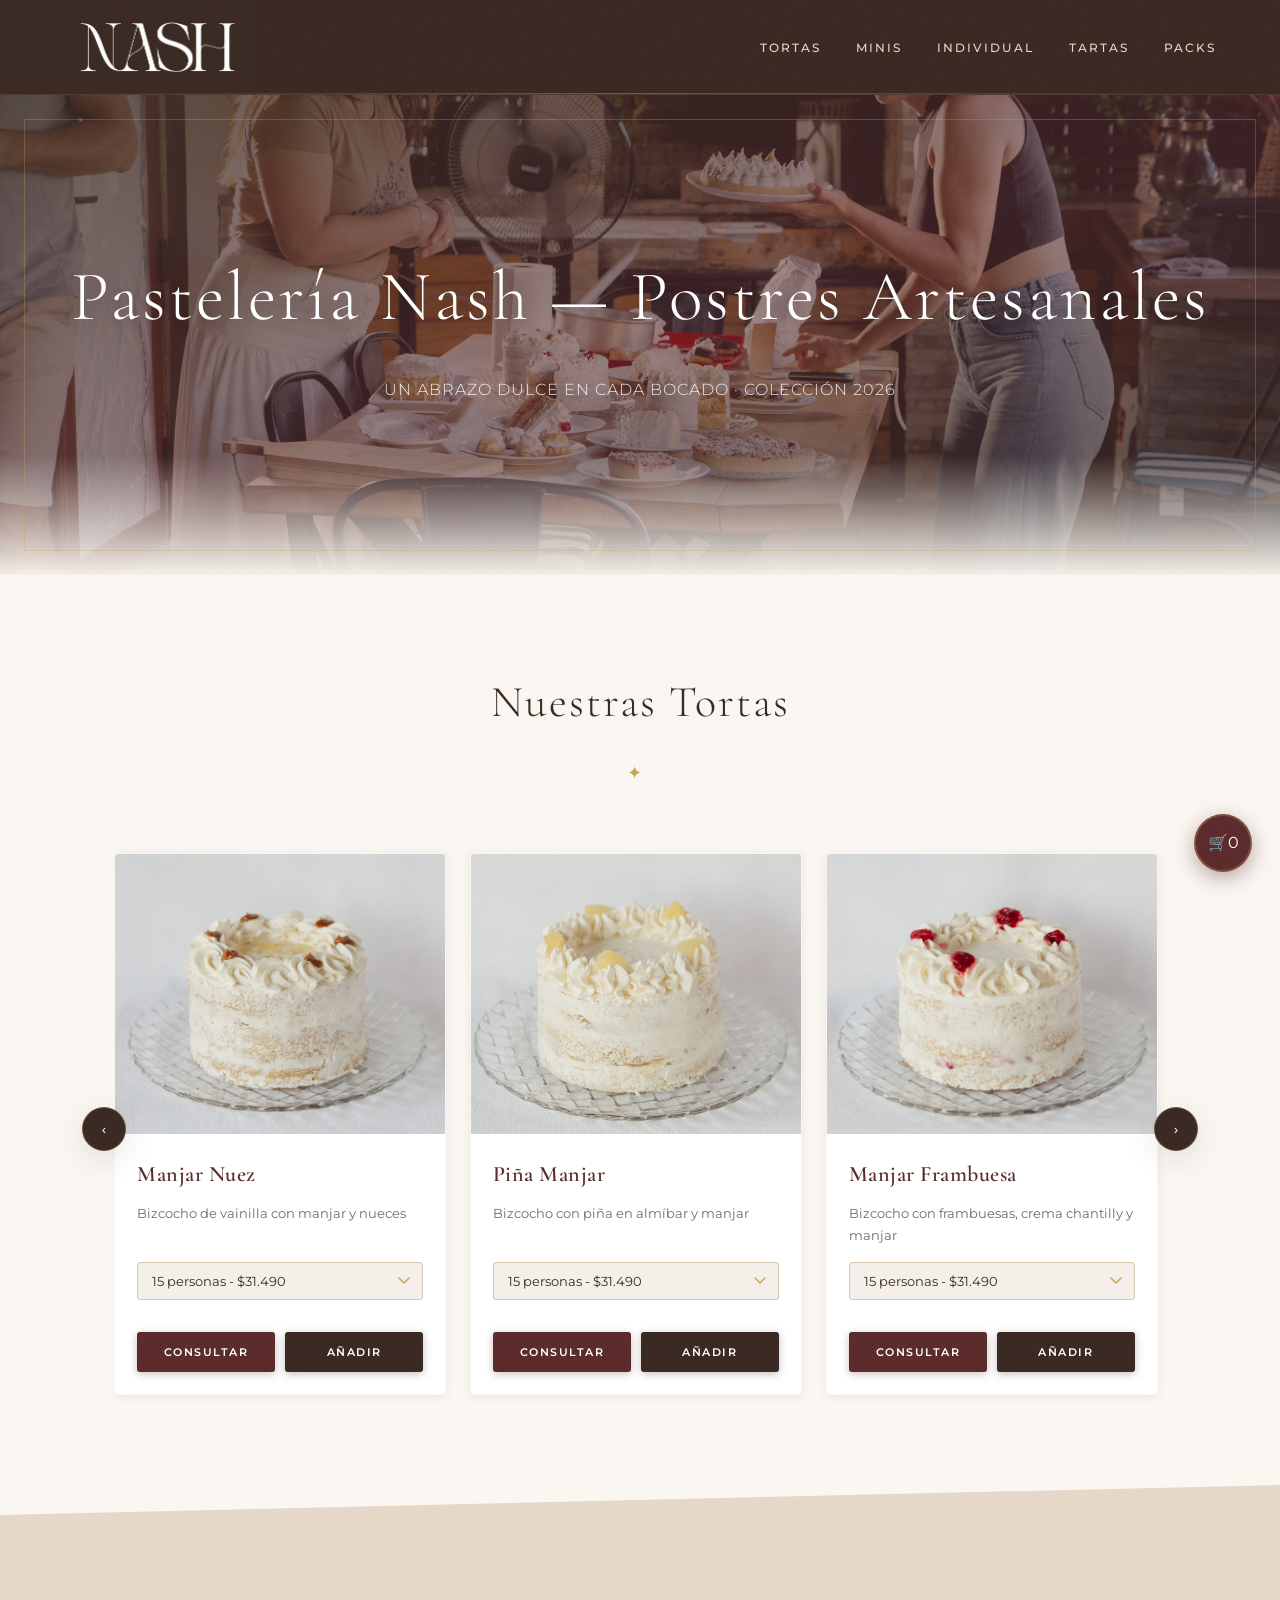
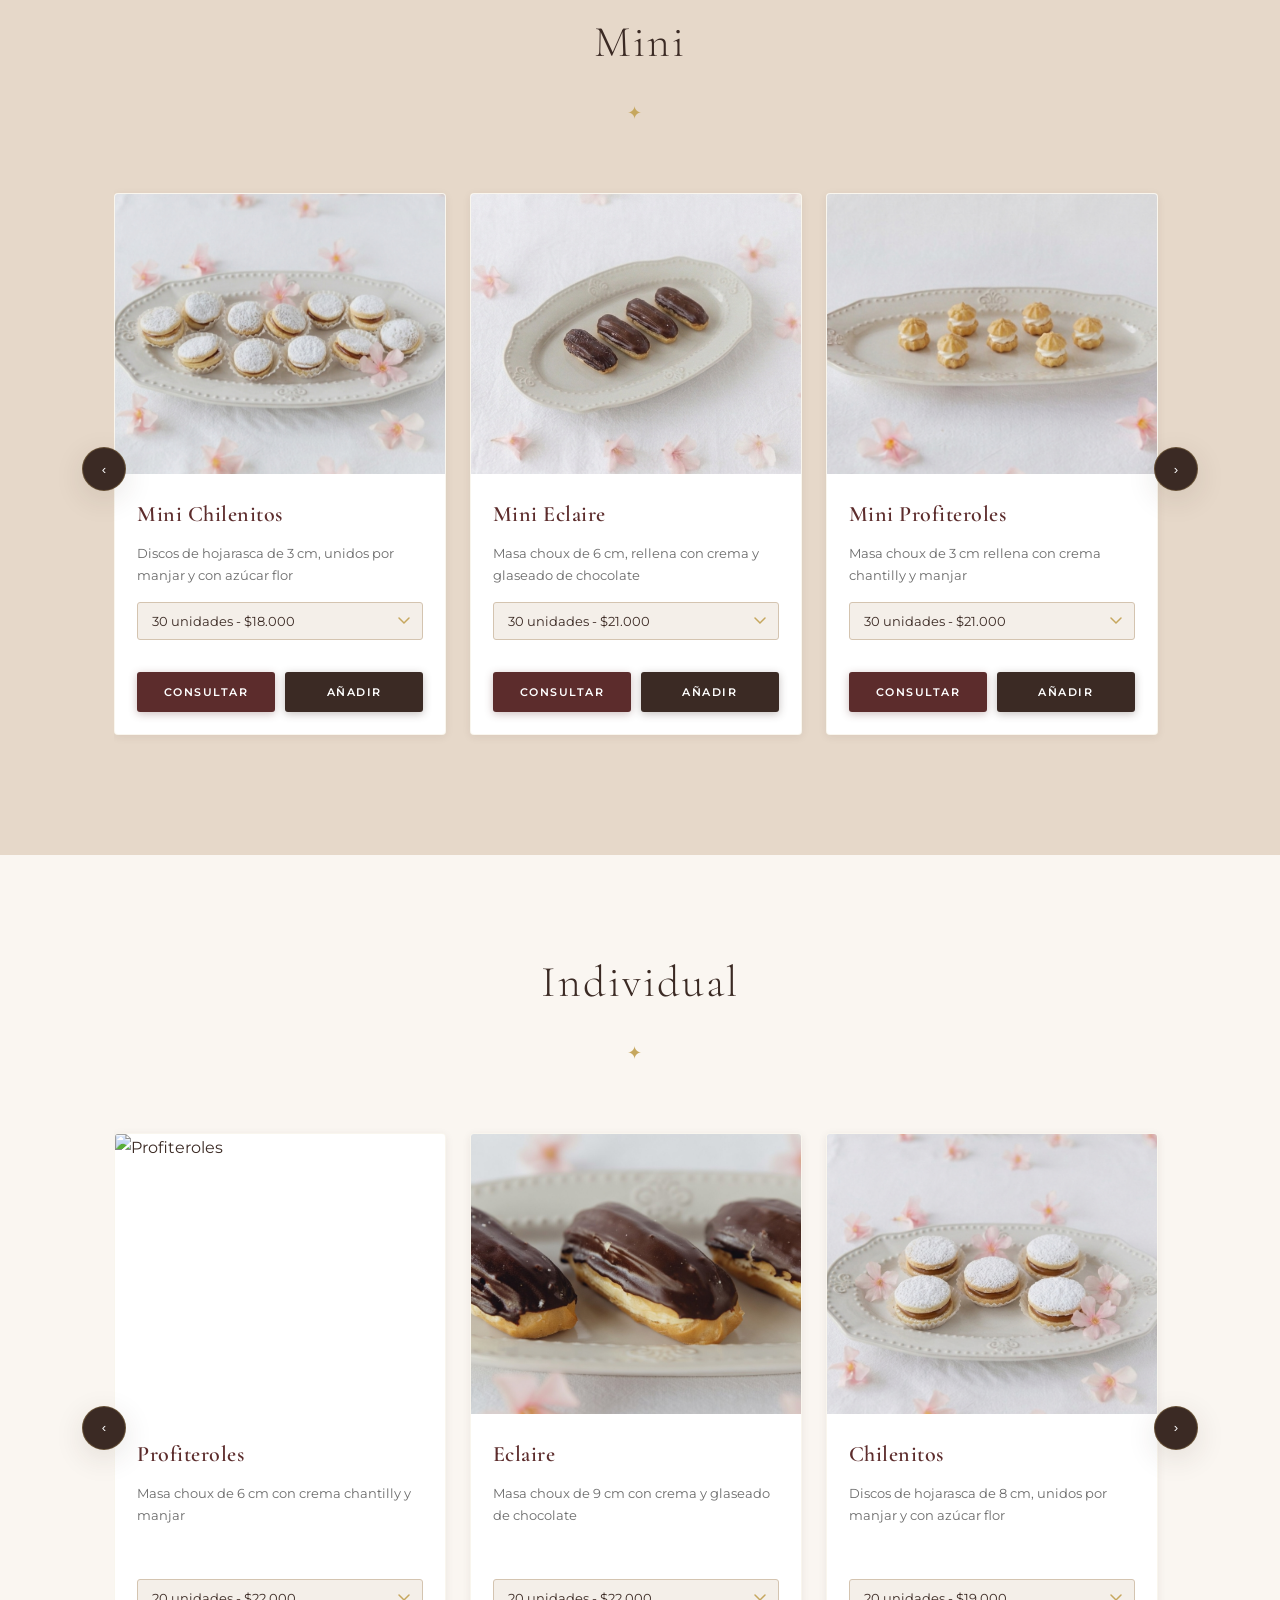
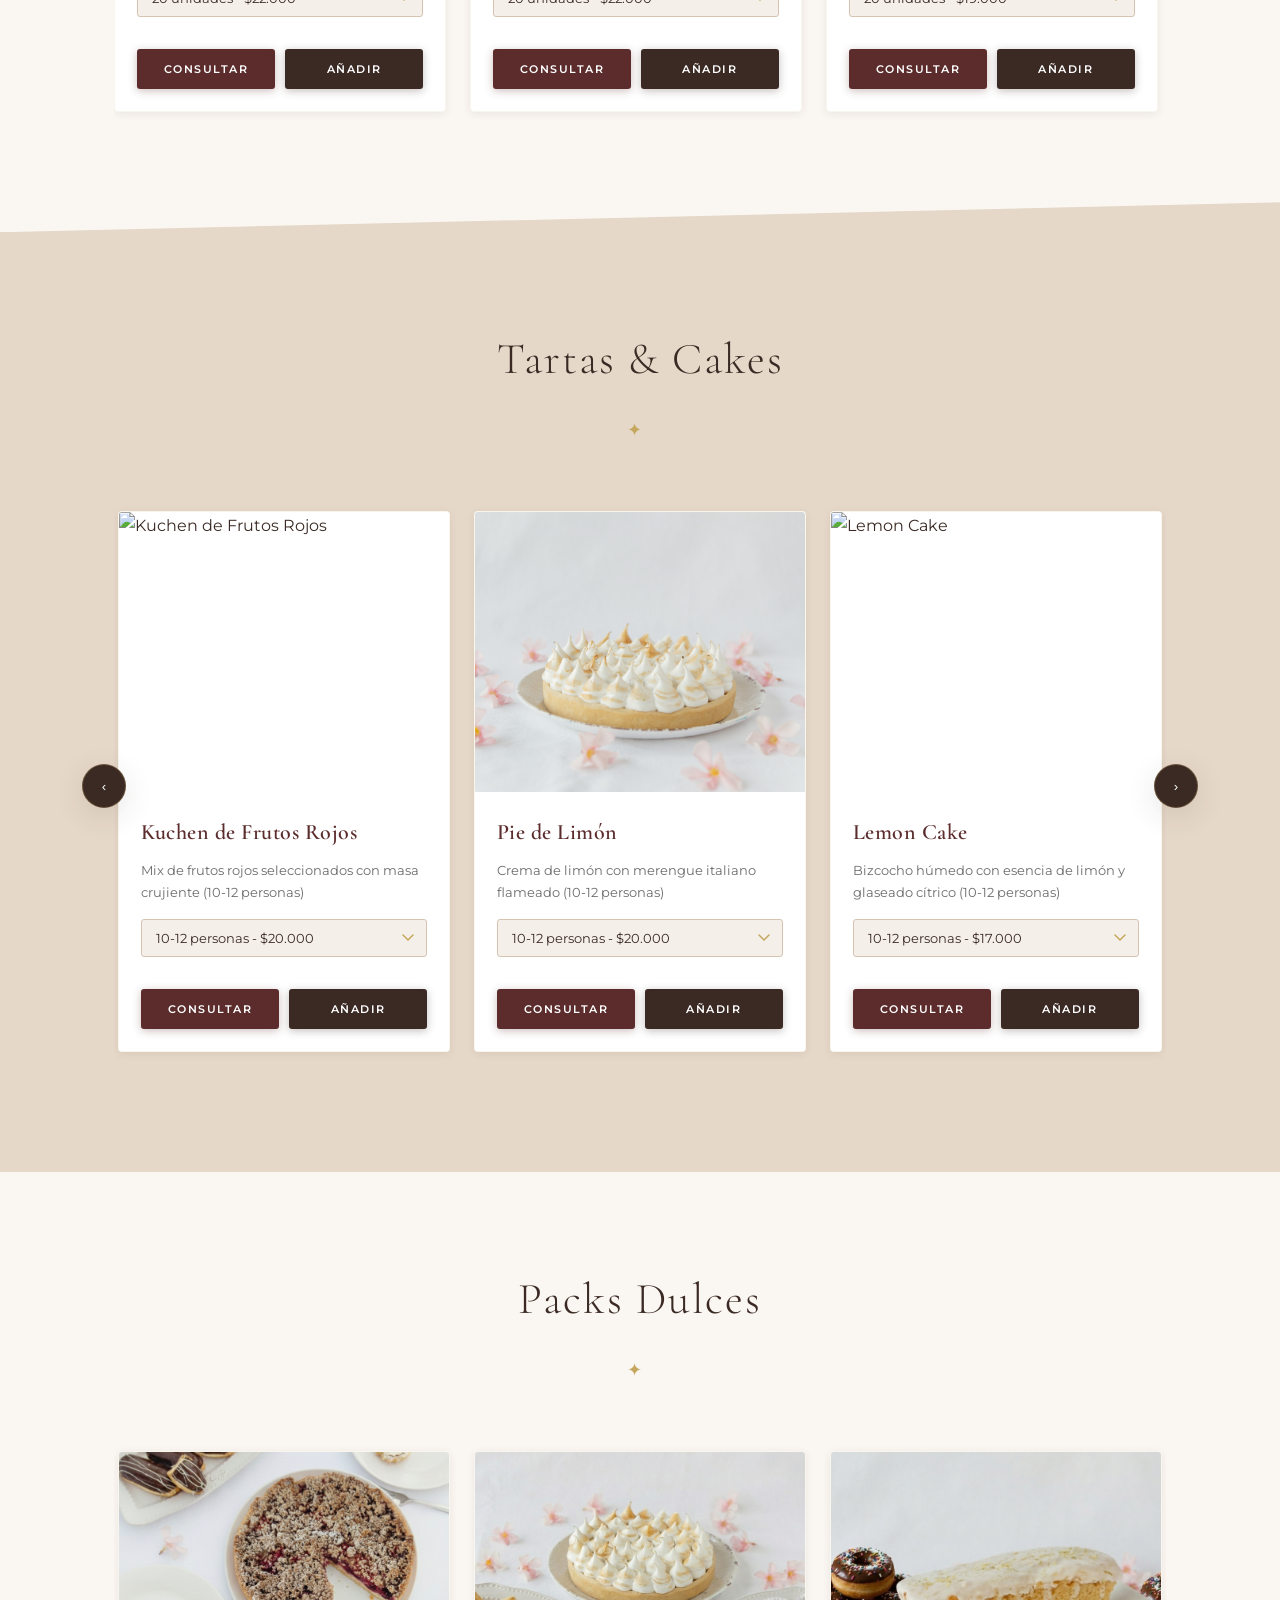
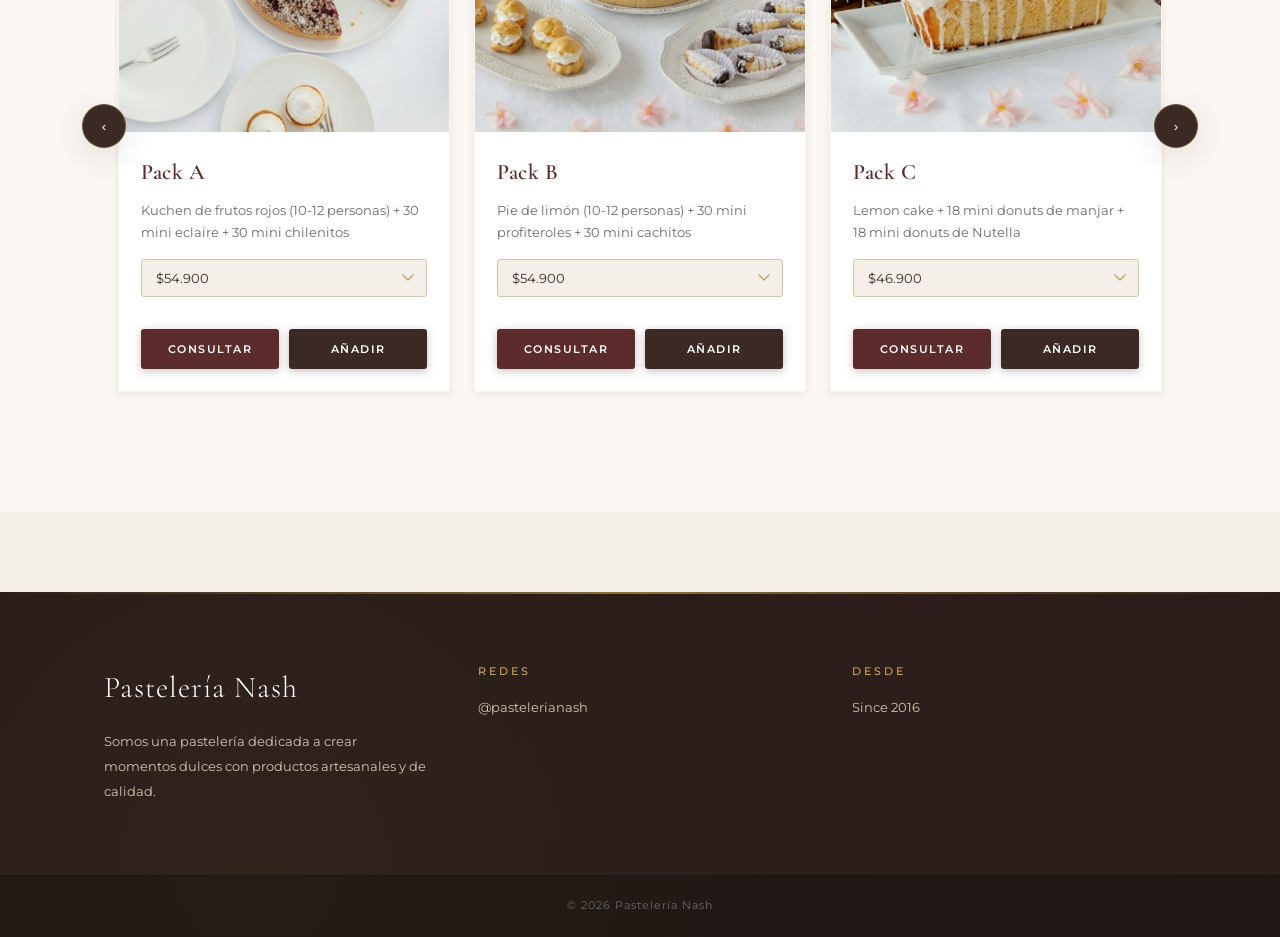
==== commit 5ae689cc: "UP SEO" ====
--- a/index.html
+++ b/index.html
@@ -4,6 +4,9 @@
     <meta charset="UTF-8">
     <title>Catálogo | Pastelería Nash</title>
     <meta name="viewport" content="width=device-width, initial-scale=1.0">
+
+    <!-- ✅ SEO: Meta descripción -->
+    <meta name="description" content="Pastelería Nash — tortas, minis, tartas y packs artesanales hechos con amor. Pide tu postre personalizado con 24 hrs de anticipación.">
 
     <!-- ✅ OPTIMIZACIÓN #1: preconnect antes que todo -->
     <link rel="preconnect" href="https://fonts.googleapis.com">
@@ -94,8 +97,9 @@
     </picture>
     <div class="hero-overlay" aria-hidden="true"></div>
     <div class="hero-text">
-        <h2>Un abrazo dulce en cada bocado</h2>
-        <p>Colección 2026</p>
+        <!-- ✅ SEO: H1 único con palabra clave principal -->
+        <h1>Pastelería Nash — Postres Artesanales</h1>
+        <p>Un abrazo dulce en cada bocado · Colección 2026</p>
     </div>
 </section>
 
--- a/style.css
+++ b/style.css
@@ -226,6 +226,8 @@
     text-align: center;
     color: var(--white);
     min-height: 480px;
+    width: 100%;        /* ✅ fuerza ancho completo en móvil */
+    max-width: 100%;
 }
 
 /* La imagen real — posicionada absolute para ocupar todo el hero */
@@ -739,6 +741,16 @@
     transform: scale(1.1);
 }
 
+/* Fila de total en el carrito */
+.carrito-total {
+    border-top: 2px solid var(--dorado) !important;
+    border-bottom: none !important;
+    margin-top: 6px;
+    padding-top: 14px !important;
+    font-size: 14px !important;
+    color: var(--chocolate);
+}
+
 .buy-btn {
     width: 100%;
     padding: 15px;
@@ -1008,4 +1020,173 @@
         animation-duration: 0.01ms !important;
         transition-duration: 0.01ms !important;
     }
+}
+
+/* ===== INICIO.HTML — ESTILOS ESPECÍFICOS ===== */
+
+/* Hero h1 (inicio usa h1, catálogo usa h2) */
+.hero-text h1 {
+    font-family: 'Cormorant Garamond', serif;
+    font-size: clamp(40px, 8vw, 70px);
+    font-weight: 300;
+    letter-spacing: 3px;
+    margin-bottom: 20px;
+    text-shadow: 0 2px 20px rgba(0,0,0,0.3);
+    animation: heroReveal 1s var(--ease-out) both;
+}
+
+.hero-text p {
+    font-size: 1rem;
+    max-width: 600px;
+    margin: 0 auto 30px;
+    letter-spacing: 1px;
+    color: rgba(255,255,255,0.88);
+    animation: heroReveal 1s 0.15s var(--ease-out) both;
+}
+
+/* Botón CTA del hero (link <a> estilizado como botón) */
+.hero-cta {
+    text-decoration: none;
+    padding: 15px 40px;
+    display: inline-block;
+    width: auto;
+    animation: heroReveal 1s 0.3s var(--ease-out) both;
+}
+
+/* Grid de calidad */
+.calidad-grid {
+    display: grid;
+    grid-template-columns: repeat(3, 1fr);
+    gap: 30px;
+    margin-top: 40px;
+}
+
+.calidad-item {
+    text-align: center;
+    padding: 30px 20px;
+    background: var(--white);
+    border-radius: 4px;
+    border: 1px solid rgba(198,167,94,0.12);
+    box-shadow: var(--shadow-sm);
+    transition: transform 0.3s var(--ease-out), box-shadow 0.3s ease;
+}
+
+.calidad-item:hover {
+    transform: translateY(-6px);
+    box-shadow: var(--shadow-md);
+}
+
+.calidad-icono {
+    font-size: 38px;
+    color: var(--dorado);
+    margin-bottom: 15px;
+}
+
+.calidad-item h3 {
+    font-family: 'Cormorant Garamond', serif;
+    font-size: 22px;
+    font-weight: 600;
+    margin-bottom: 10px;
+    color: var(--vino);
+}
+
+.calidad-item p {
+    color: var(--gris);
+    font-size: 14px;
+    line-height: 1.7;
+}
+
+/* ===== SECCIÓN CTA CON IMAGEN =====
+   ✅ background-attachment: fixed eliminado — causa scroll lag en móvil
+   porque deshabilita la aceleración GPU del scroll en iOS/Android.
+   Reemplazado por <img> posicionado absolute (mismo patrón que el hero). */
+.cta-section {
+    position: relative;
+    padding: 120px 5%;
+    text-align: center;
+    color: white;
+    display: flex;
+    flex-direction: column;
+    align-items: center;
+    justify-content: center;
+    overflow: hidden;
+    min-height: 420px;
+}
+
+.cta-img {
+    position: absolute;
+    inset: 0;
+    width: 100%;
+    height: 100%;
+    object-fit: cover;
+    object-position: center;
+}
+
+.cta-overlay {
+    position: absolute;
+    inset: 0;
+    background: linear-gradient(
+        to bottom,
+        rgba(0,0,0,0.60) 0%,
+        rgba(0,0,0,0.20) 100%
+    );
+    pointer-events: none;
+}
+
+.cta-content {
+    position: relative;
+    z-index: 1;
+    max-width: 700px;
+}
+
+.cta-content h2 {
+    font-family: 'Cormorant Garamond', serif;
+    font-size: clamp(30px, 5vw, 45px);
+    font-weight: 300;
+    color: white;
+    margin-bottom: 15px;
+    letter-spacing: 2px;
+}
+
+/* Override del ::after del h2 de .section (aquí no queremos el ornamento) */
+.cta-content h2::after {
+    display: none;
+}
+
+.cta-content p {
+    margin-bottom: 35px;
+    color: rgba(255,255,255,0.90);
+    font-size: 1rem;
+    line-height: 1.7;
+}
+
+.cta-btn {
+    text-decoration: none;
+    padding: 15px 40px;
+    display: inline-block;
+    width: auto;
+    background-color: var(--vino);
+    border: 2px solid white;
+}
+
+.cta-btn:hover {
+    background-color: white;
+    color: var(--vino);
+}
+
+/* ===== RESPONSIVE INICIO ===== */
+@media (max-width: 768px) {
+    .calidad-grid {
+        grid-template-columns: 1fr;
+        gap: 16px;
+    }
+
+    .cta-section {
+        padding: 80px 5%;
+    }
+
+    .hero-cta {
+        padding: 13px 30px;
+        font-size: 11px;
+    }
 }
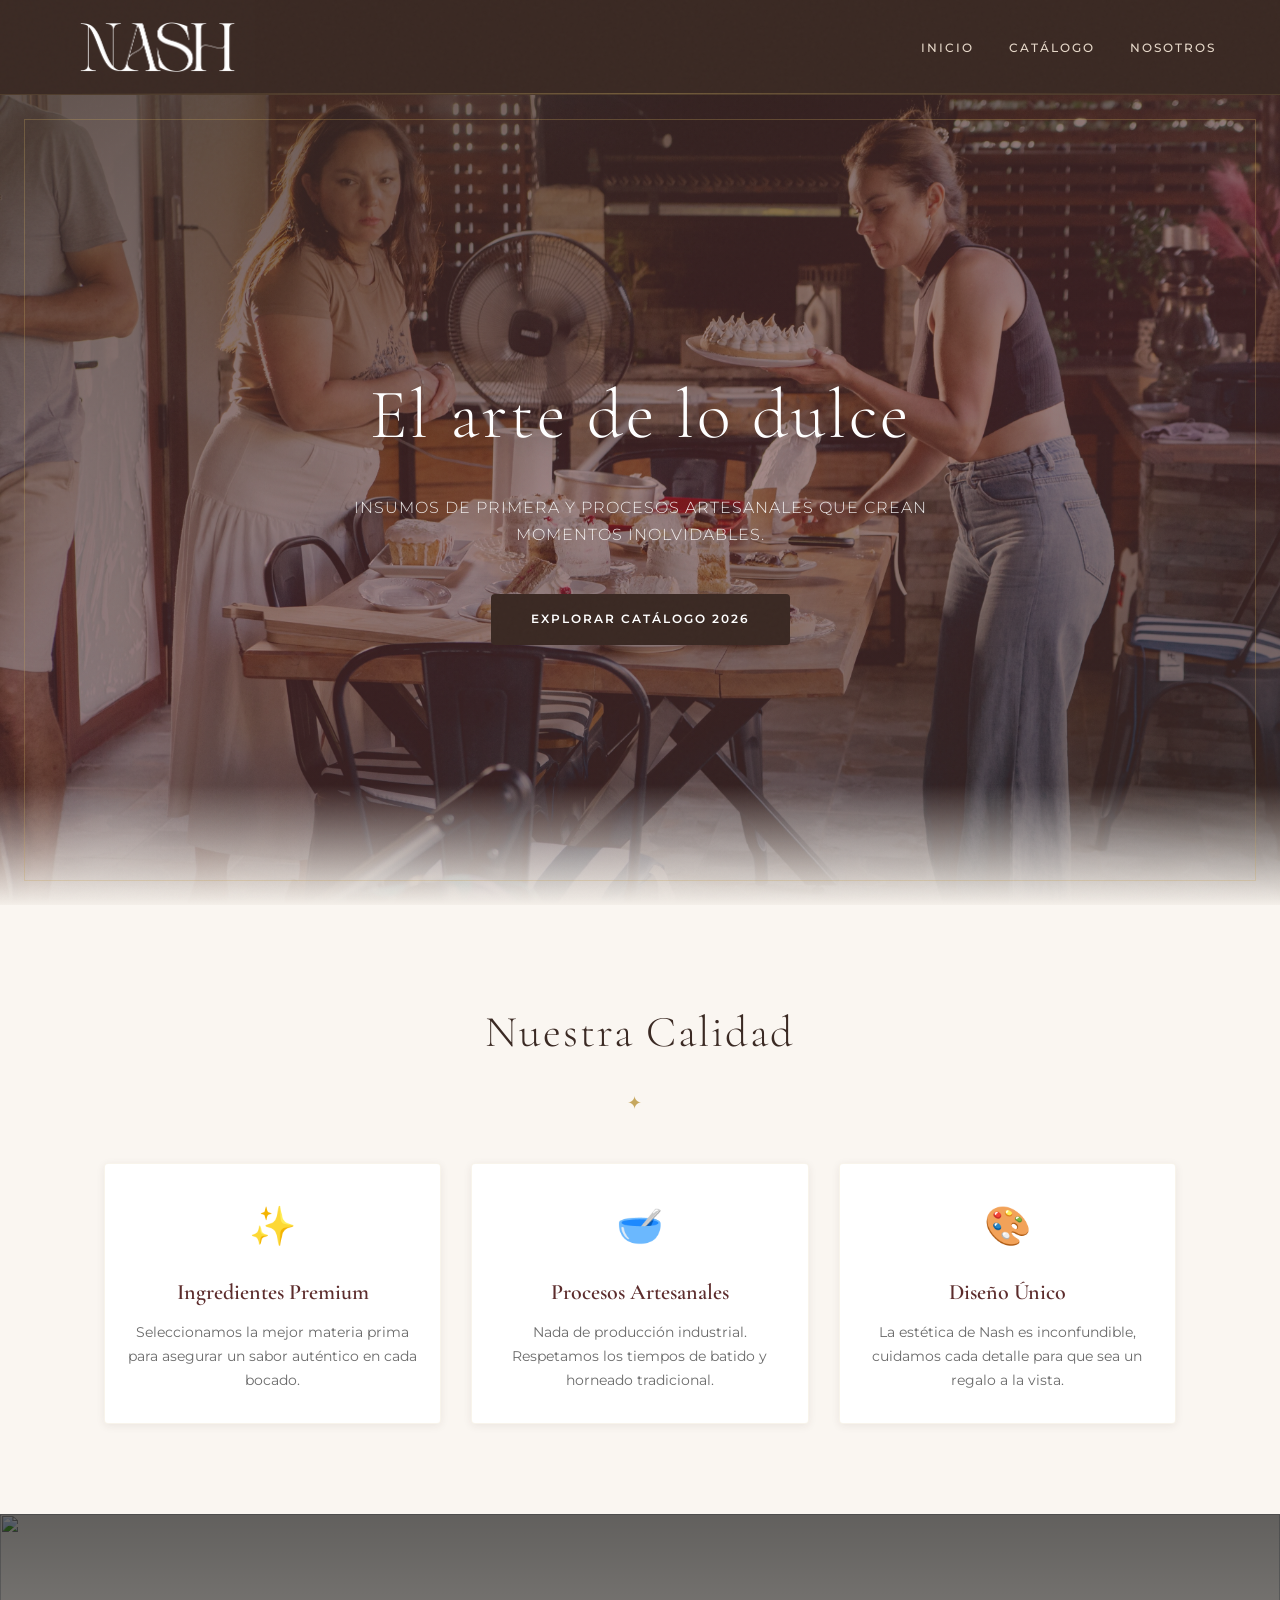
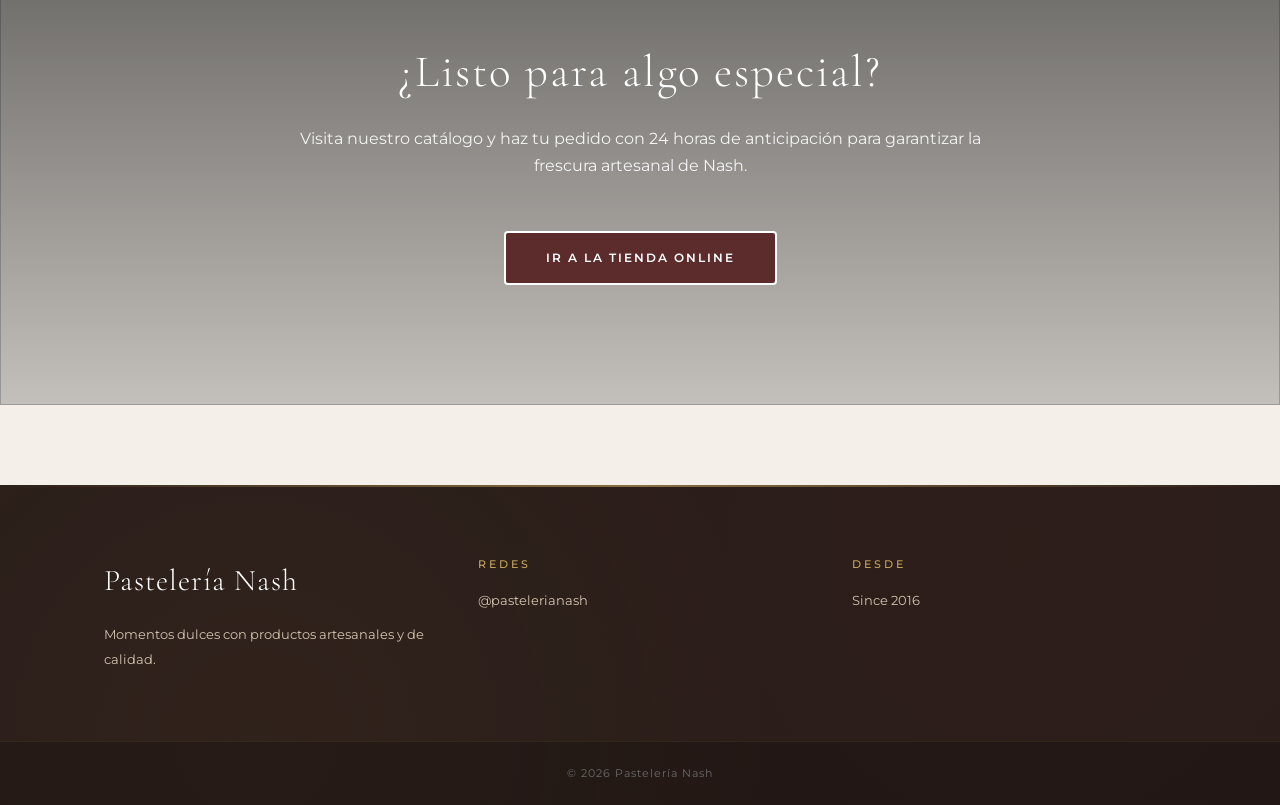
==== commit f0a84af4: "up" ====
--- a/index.html
+++ b/index.html
@@ -2,20 +2,17 @@
 <html lang="es">
 <head>
     <meta charset="UTF-8">
-    <title>Catálogo | Pastelería Nash</title>
+    <title>Pastelería Nash | Bienvenidos</title>
     <meta name="viewport" content="width=device-width, initial-scale=1.0">
 
-    <!-- ✅ SEO: Meta descripción -->
-    <meta name="description" content="Pastelería Nash — tortas, minis, tartas y packs artesanales hechos con amor. Pide tu postre personalizado con 24 hrs de anticipación.">
-
-    <!-- ✅ OPTIMIZACIÓN #1: preconnect antes que todo -->
+    <!-- ✅ Preconnect para Google Fonts -->
     <link rel="preconnect" href="https://fonts.googleapis.com">
     <link rel="preconnect" href="https://fonts.gstatic.com" crossorigin>
 
-    <!-- ✅ OPTIMIZACIÓN #2: preload imagen hero (LCP) — debe ir ANTES del CSS -->
-    <link rel="preload" as="image" href="imagenes/Postres-96.webp" fetchpriority="high">
+    <!-- ✅ Preload imagen hero (LCP) — antes del CSS -->
+    <link rel="preload" as="image" href="imagenes/Postres-96.jpg" fetchpriority="high">
 
-    <!-- ✅ OPTIMIZACIÓN #3: Google Fonts sin bloquear render -->
+    <!-- ✅ Google Fonts sin bloquear render -->
     <link rel="stylesheet"
           href="https://fonts.googleapis.com/css2?family=Cormorant+Garamond:ital,wght@0,300;0,400;0,600;0,700;1,300;1,400&family=Montserrat:wght@300;400;500;600&display=swap"
           media="print" onload="this.media='all'">
@@ -31,7 +28,7 @@
 
 <header>
     <div class="logo">
-        <a href="inicio.html">
+        <a href="index.html">
             <img src="imagenes/nash-logo.png" alt="Logo Pastelería Nash">
         </a>
     </div>
@@ -39,122 +36,81 @@
     <div class="menu-toggle" onclick="toggleMenu()">☰</div>
 
     <nav id="nav-menu">
-        <div class="btn-cerrar-menu" onclick="toggleMenu()">×</div>
-        
+        <div class="btn-cerrar-menu" onclick="cerrarMenu()">×</div>
         <ul>
-            <li><a href="#tortas" onclick="cerrarMenu()">Tortas</a></li>
-            <li><a href="#minis" onclick="cerrarMenu()">Minis</a></li>
-            <li><a href="#individuales" onclick="cerrarMenu()">Individual</a></li>
-            <li><a href="#tartas" onclick="cerrarMenu()">Tartas</a></li>
-            <li><a href="#packs" onclick="cerrarMenu()">Packs</a></li>
+            <li><a href="index.html" onclick="cerrarMenu()">Inicio</a></li>
+            <li><a href="catalogo.html" onclick="cerrarMenu()">Catálogo</a></li>
+            <li><a href="nosotros.html" onclick="cerrarMenu()">Nosotros</a></li>
         </ul>
     </nav>
 </header>
 
-<div class="overlay"></div>
+<div class="overlay" onclick="cerrarMenu()"></div>
 
-<div class="cart-bubble" onclick="toggleCarrito()">
-    🛒 <span id="cart-count">0</span>
-</div>
-
-<div id="carrito-panel" class="carrito-panel">
-    <span class="btn-cerrar-carrito" onclick="cerrarTodo()">✕</span>
-
-    <h2>Tu Pedido</h2>
-    <ul id="lista-carrito"></ul>
-
-    <div id="aviso-entrega" class="aviso-entrega">
-        ⏳ Su pedido requiere como mínimo <strong>24 hrs de preparación</strong>
-    </div>
-
-    <div class="entrega">
-        <label>Fecha de entrega:</label>
-        <input type="date" id="fecha-entrega">
-
-        <label>Hora de entrega:</label>
-        <select id="hora-entrega">
-            <option value="">Selecciona un horario</option>
-        </select>
-    </div>
-
-    <button class="buy-btn" onclick="comprarPorWhatsApp()">Comprar por WhatsApp</button>
-</div>
-
-<!-- ✅ OPTIMIZACIÓN #4: Hero con <img> real en lugar de background-image -->
-<section class="hero" style="height: 40vh;">
-    <picture>
-        <source srcset="imagenes/Postres-96.avif" type="image/avif">
-        <source srcset="imagenes/Postres-96.webp" type="image/webp">
-        <img
-            src="imagenes/Postres-96.jpg"
-            alt=""
-            class="hero-img"
-            fetchpriority="high"
-            decoding="sync"
-            width="1920"
-            height="1080"
-        >
-    </picture>
+<!-- ✅ Hero con <img> real en lugar de background-image (fix LCP) -->
+<section class="hero" style="height: 90vh;">
+    <img
+        src="imagenes/Postres-96.jpg"
+        alt=""
+        class="hero-img"
+        fetchpriority="high"
+        decoding="sync"
+        width="1920"
+        height="1080"
+    >
     <div class="hero-overlay" aria-hidden="true"></div>
     <div class="hero-text">
-        <!-- ✅ SEO: H1 único con palabra clave principal -->
-        <h1>Pastelería Nash — Postres Artesanales</h1>
-        <p>Un abrazo dulce en cada bocado · Colección 2026</p>
+        <h1>El arte de lo dulce</h1>
+        <p>Insumos de primera y procesos artesanales que crean momentos inolvidables.</p>
+        <a href="catalogo.html" class="buy-btn hero-cta">Explorar Catálogo 2026</a>
     </div>
 </section>
 
-<section id="tortas" class="section">
+<!-- Sección calidad -->
+<section class="section">
     <div class="container">
-        <h2>Nuestras Tortas</h2>
-        <div class="carousel">
-            <button class="arrow left" onclick="scrollCarousel('contenedor-tortas', -1)">‹</button>
-            <div class="productos-container carousel-track" id="contenedor-tortas"></div>
-            <button class="arrow right" onclick="scrollCarousel('contenedor-tortas', 1)">›</button>
+        <h2>Nuestra Calidad</h2>
+        <div class="calidad-grid">
+
+            <div class="calidad-item">
+                <div class="calidad-icono">✨</div>
+                <h3>Ingredientes Premium</h3>
+                <p>Seleccionamos la mejor materia prima para asegurar un sabor auténtico en cada bocado.</p>
+            </div>
+
+            <div class="calidad-item">
+                <div class="calidad-icono">🥣</div>
+                <h3>Procesos Artesanales</h3>
+                <p>Nada de producción industrial. Respetamos los tiempos de batido y horneado tradicional.</p>
+            </div>
+
+            <div class="calidad-item">
+                <div class="calidad-icono">🎨</div>
+                <h3>Diseño Único</h3>
+                <p>La estética de Nash es inconfundible, cuidamos cada detalle para que sea un regalo a la vista.</p>
+            </div>
+
         </div>
     </div>
 </section>
 
-<section id="minis" class="section alt">
-    <div class="container">
-        <h2>Mini</h2>
-        <div class="carousel">
-            <button class="arrow left" onclick="scrollCarousel('contenedor-minis', -1)">‹</button>
-            <div class="productos-container carousel-track" id="contenedor-minis"></div>
-            <button class="arrow right" onclick="scrollCarousel('contenedor-minis', 1)">›</button>
-        </div>
-    </div>
-</section>
-
-<section id="individuales" class="section">
-    <div class="container">
-        <h2>Individual</h2>
-        <div class="carousel">
-            <button class="arrow left" onclick="scrollCarousel('contenedor-individual', -1)">‹</button>
-            <div class="productos-container carousel-track" id="contenedor-individual"></div>
-            <button class="arrow right" onclick="scrollCarousel('contenedor-individual', 1)">›</button>
-        </div>
-    </div>
-</section>
-
-<section id="tartas" class="section alt">
-    <div class="container">
-        <h2>Tartas & Cakes</h2>
-        <div class="carousel">
-            <button class="arrow left" onclick="scrollCarousel('contenedor-tartas', -1)">‹</button>
-            <div class="productos-container carousel-track" id="contenedor-tartas"></div>
-            <button class="arrow right" onclick="scrollCarousel('contenedor-tartas', 1)">›</button>
-        </div>
-    </div>
-</section>
-
-<section id="packs" class="section">
-    <div class="container">
-        <h2>Packs Dulces</h2>
-        <div class="carousel">
-            <button class="arrow left" onclick="scrollCarousel('contenedor-packs', -1)">‹</button>
-            <div class="productos-container carousel-track" id="contenedor-packs"></div>
-            <button class="arrow right" onclick="scrollCarousel('contenedor-packs', 1)">›</button>
-        </div>
+<!-- ✅ Sección CTA — background-attachment: fixed eliminado (causa scroll lag en móvil)
+     Reemplazado por <img> posicionado absolute, igual que el hero -->
+<section class="cta-section">
+    <img
+        src="imagenes/Postres-131.jpg"
+        alt=""
+        class="cta-img"
+        loading="lazy"
+        decoding="async"
+        width="1920"
+        height="1080"
+    >
+    <div class="cta-overlay" aria-hidden="true"></div>
+    <div class="cta-content">
+        <h2>¿Listo para algo especial?</h2>
+        <p>Visita nuestro catálogo y haz tu pedido con 24 horas de anticipación para garantizar la frescura artesanal de Nash.</p>
+        <a href="catalogo.html" class="buy-btn cta-btn">Ir a la tienda online</a>
     </div>
 </section>
 
@@ -162,7 +118,7 @@
     <div class="container footer-content">
         <div class="footer-section">
             <h3>Pastelería Nash</h3>
-            <p>Somos una pastelería dedicada a crear momentos dulces con productos artesanales y de calidad.</p>
+            <p>Momentos dulces con productos artesanales y de calidad.</p>
         </div>
         <div class="footer-section">
             <h4>Redes</h4>
@@ -178,8 +134,16 @@
     </div>
 </footer>
 
-<!-- ✅ OPTIMIZACIÓN #5: script al final, sin bloquear render -->
-<script src="script.js" defer></script>
+<script>
+    function toggleMenu() {
+        document.getElementById("nav-menu").classList.toggle("activo");
+        document.querySelector(".overlay").classList.toggle("activo");
+    }
+    function cerrarMenu() {
+        document.getElementById("nav-menu").classList.remove("activo");
+        document.querySelector(".overlay").classList.remove("activo");
+    }
+</script>
 
 </body>
 </html>
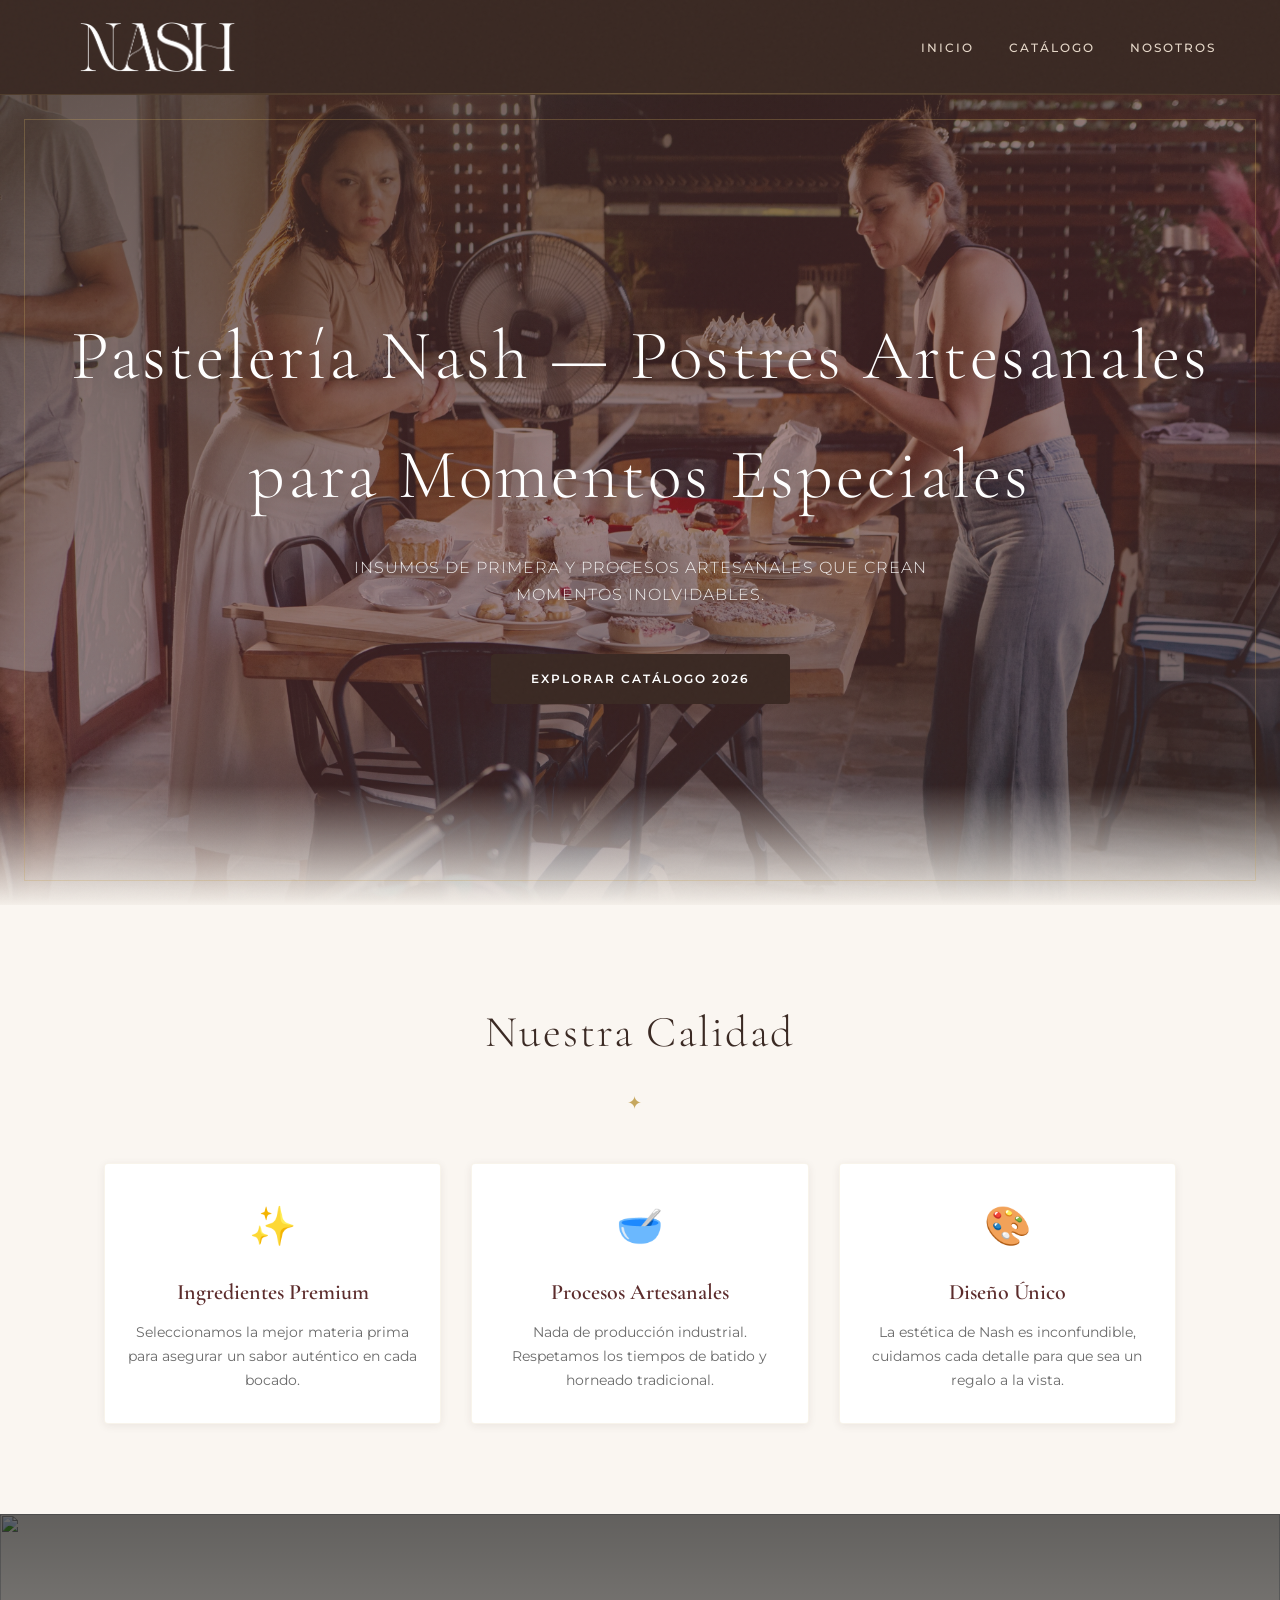
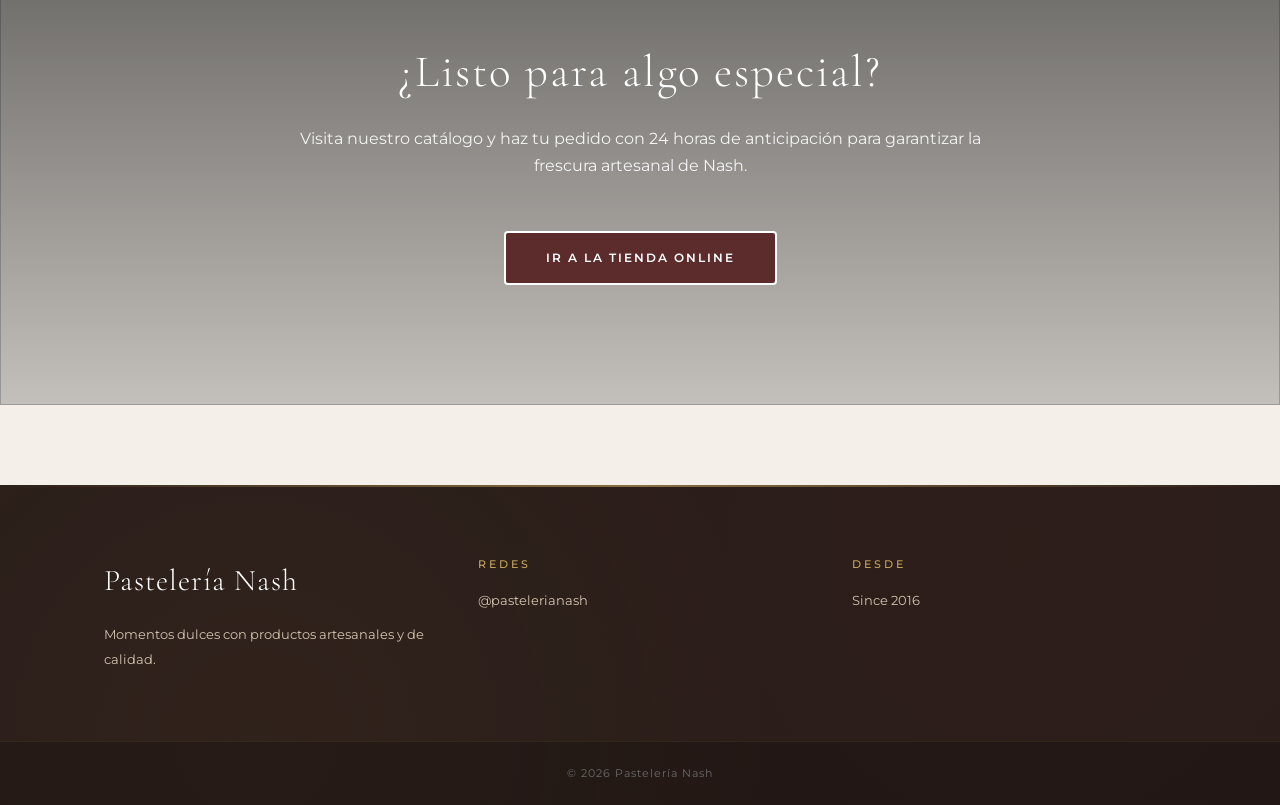
==== commit c1090656: "up nuevo" ====
--- a/index.html
+++ b/index.html
@@ -19,6 +19,9 @@
     <noscript>
         <link rel="stylesheet" href="https://fonts.googleapis.com/css2?family=Cormorant+Garamond:ital,wght@0,300;0,400;0,600;0,700;1,300;1,400&family=Montserrat:wght@300;400;500;600&display=swap">
     </noscript>
+
+    <!-- ✅ SEO: Meta descripción -->
+    <meta name="description" content="Pastelería Nash — postres artesanales elaborados con ingredientes premium desde 2016. Tortas, minis, tartas y packs dulces hechos con cariño para tus momentos especiales.">
 
     <link rel="stylesheet" href="style.css">
     <link rel="icon" type="image/png" href="imagenes/Logow.png">
@@ -60,7 +63,7 @@
     >
     <div class="hero-overlay" aria-hidden="true"></div>
     <div class="hero-text">
-        <h1>El arte de lo dulce</h1>
+        <h1>Pastelería Nash — Postres Artesanales para Momentos Especiales</h1>
         <p>Insumos de primera y procesos artesanales que crean momentos inolvidables.</p>
         <a href="catalogo.html" class="buy-btn hero-cta">Explorar Catálogo 2026</a>
     </div>
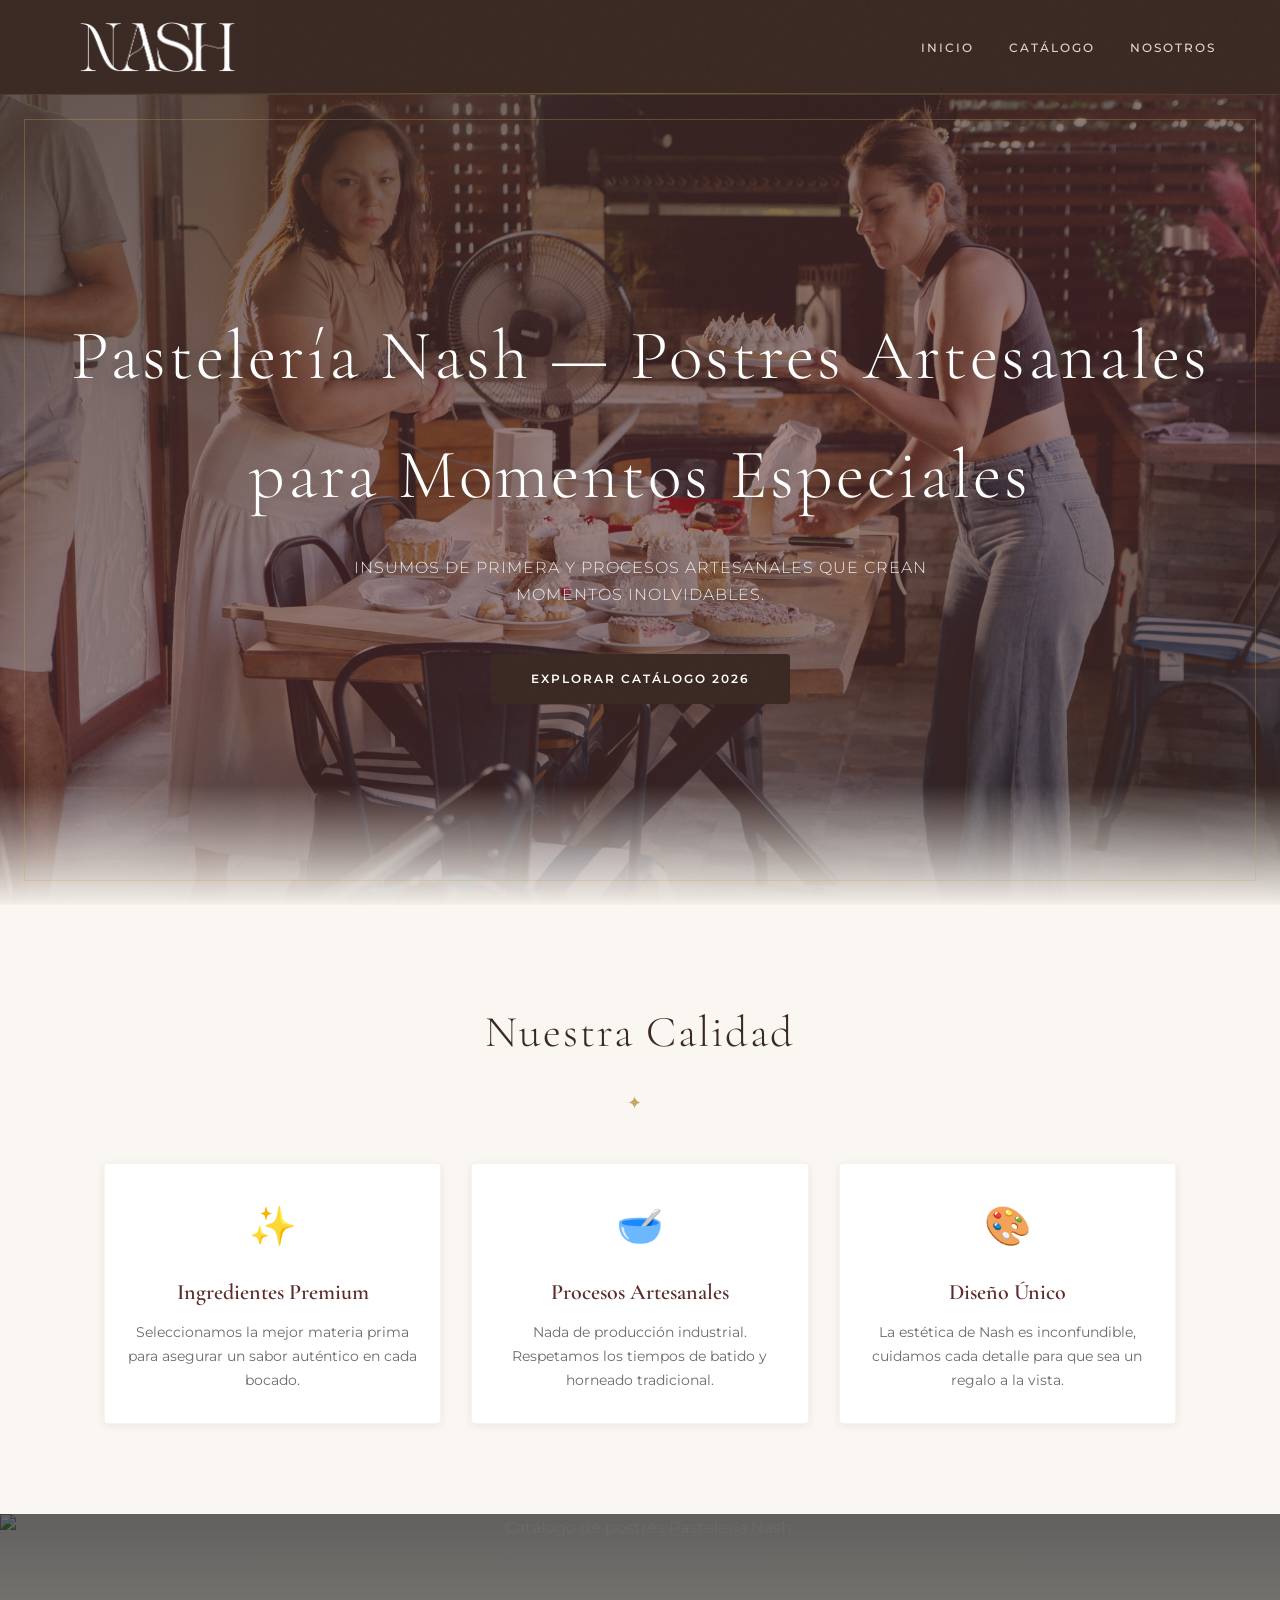
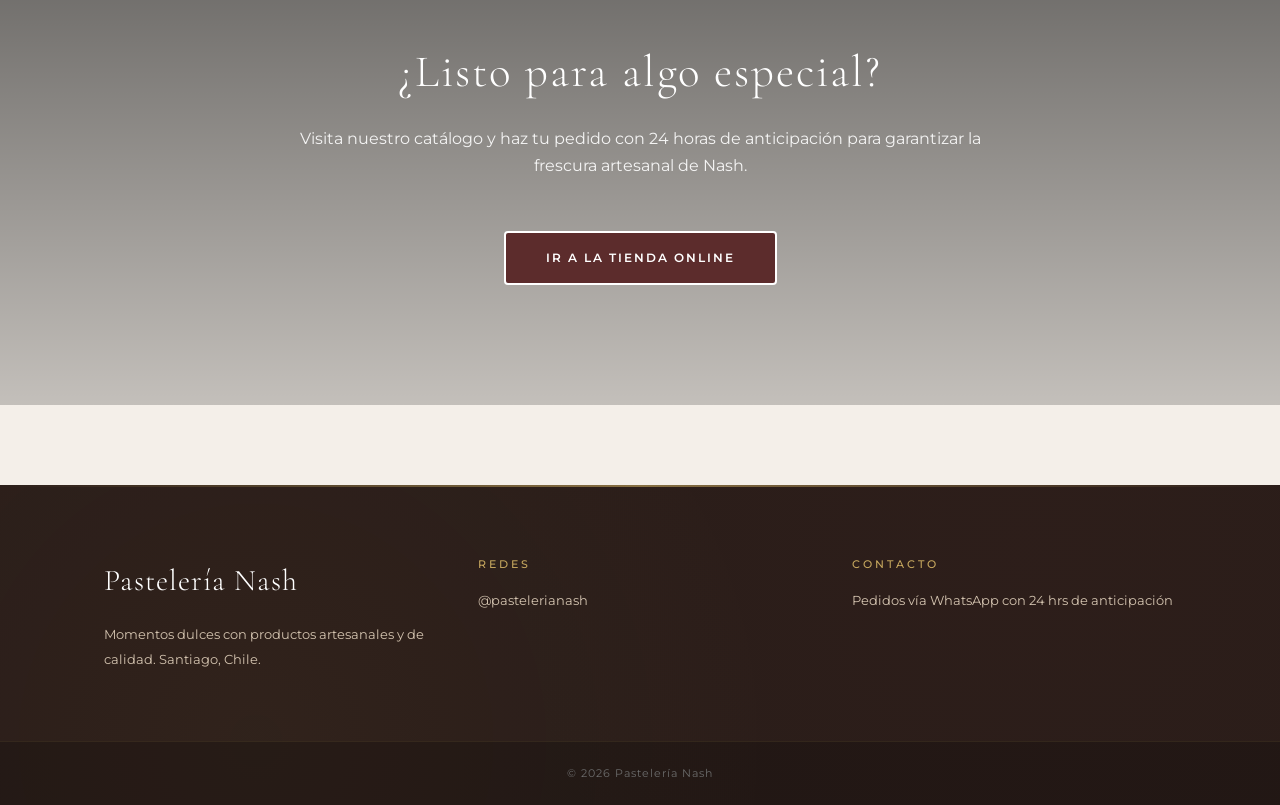
==== commit 6ec85d5a: "upppp" ====
--- a/index.html
+++ b/index.html
@@ -4,6 +4,9 @@
     <meta charset="UTF-8">
     <title>Pastelería Nash | Bienvenidos</title>
     <meta name="viewport" content="width=device-width, initial-scale=1.0">
+
+    <!-- ✅ Canonical -->
+    <link rel="canonical" href="https://pastelerianash.cl/">
 
     <!-- ✅ Preconnect para Google Fonts -->
     <link rel="preconnect" href="https://fonts.googleapis.com">
@@ -23,8 +26,43 @@
     <!-- ✅ SEO: Meta descripción -->
     <meta name="description" content="Pastelería Nash — postres artesanales elaborados con ingredientes premium desde 2016. Tortas, minis, tartas y packs dulces hechos con cariño para tus momentos especiales.">
 
+    <!-- ✅ SEO: Open Graph (preview en WhatsApp, Instagram, Facebook) -->
+    <meta property="og:title" content="Pastelería Nash | Postres Artesanales">
+    <meta property="og:description" content="Tortas, minis, tartas y packs artesanales hechos con amor. Pide tu postre personalizado con 24 hrs de anticipación.">
+    <meta property="og:image" content="https://pastelerianash.cl/imagenes/Postres-96.jpg">
+    <meta property="og:url" content="https://pastelerianash.cl/">
+    <meta property="og:type" content="website">
+    <meta property="og:locale" content="es_CL">
+    <meta property="og:site_name" content="Pastelería Nash">
+
+    <!-- ✅ SEO: Twitter Card -->
+    <meta name="twitter:card" content="summary_large_image">
+    <meta name="twitter:title" content="Pastelería Nash | Postres Artesanales">
+    <meta name="twitter:description" content="Tortas, minis, tartas y packs artesanales hechos con amor. Pide tu postre personalizado con 24 hrs de anticipación.">
+    <meta name="twitter:image" content="https://pastelerianash.cl/imagenes/Postres-96.jpg">
+
     <link rel="stylesheet" href="style.css">
     <link rel="icon" type="image/png" href="imagenes/Logow.png">
+
+    <!-- ✅ SEO: Schema.org — Bakery local -->
+    <script type="application/ld+json">
+    {
+      "@context": "https://schema.org",
+      "@type": "Bakery",
+      "name": "Pastelería Nash",
+      "url": "https://pastelerianash.cl",
+      "foundingDate": "2016",
+      "description": "Pastelería artesanal con tortas, minis, tartas y packs dulces hechos con ingredientes premium.",
+      "address": {
+        "@type": "PostalAddress",
+        "addressCountry": "CL",
+        "addressRegion": "Región Metropolitana"
+      },
+      "sameAs": [
+        "https://www.instagram.com/pastelerianash"
+      ]
+    }
+    </script>
 </head>
 
 <body>
@@ -54,7 +92,7 @@
 <section class="hero" style="height: 90vh;">
     <img
         src="imagenes/Postres-96.jpg"
-        alt=""
+        alt="Postres artesanales de Pastelería Nash"
         class="hero-img"
         fetchpriority="high"
         decoding="sync"
@@ -97,12 +135,10 @@
     </div>
 </section>
 
-<!-- ✅ Sección CTA — background-attachment: fixed eliminado (causa scroll lag en móvil)
-     Reemplazado por <img> posicionado absolute, igual que el hero -->
 <section class="cta-section">
     <img
         src="imagenes/Postres-131.jpg"
-        alt=""
+        alt="Catálogo de postres Pastelería Nash"
         class="cta-img"
         loading="lazy"
         decoding="async"
@@ -121,15 +157,15 @@
     <div class="container footer-content">
         <div class="footer-section">
             <h3>Pastelería Nash</h3>
-            <p>Momentos dulces con productos artesanales y de calidad.</p>
+            <p>Momentos dulces con productos artesanales y de calidad. Santiago, Chile.</p>
         </div>
         <div class="footer-section">
             <h4>Redes</h4>
-            <p>@pastelerianash</p>
+            <p><a href="https://www.instagram.com/pastelerianash" target="_blank" rel="noopener">@pastelerianash</a></p>
         </div>
         <div class="footer-section">
-            <h4>Desde</h4>
-            <p>Since 2016</p>
+            <h4>Contacto</h4>
+            <p>Pedidos vía WhatsApp con 24 hrs de anticipación</p>
         </div>
     </div>
     <div class="footer-bottom">
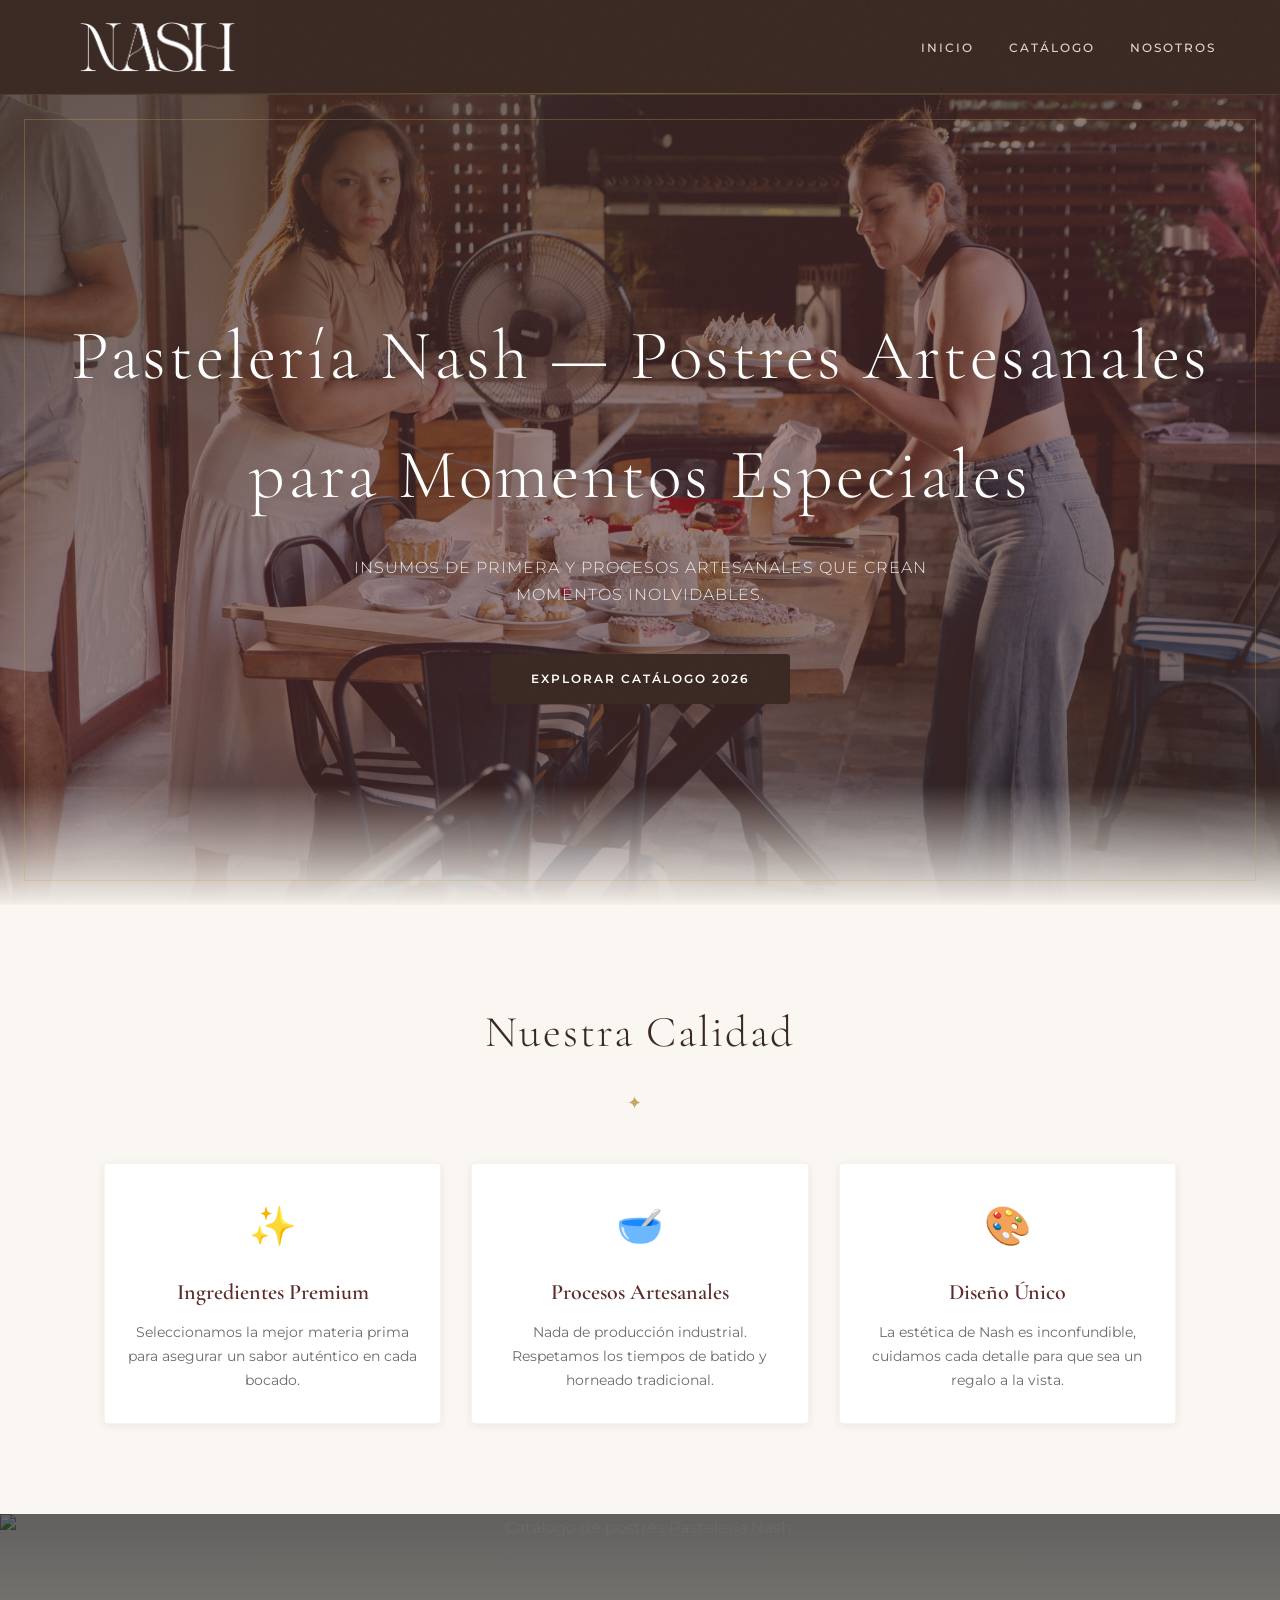
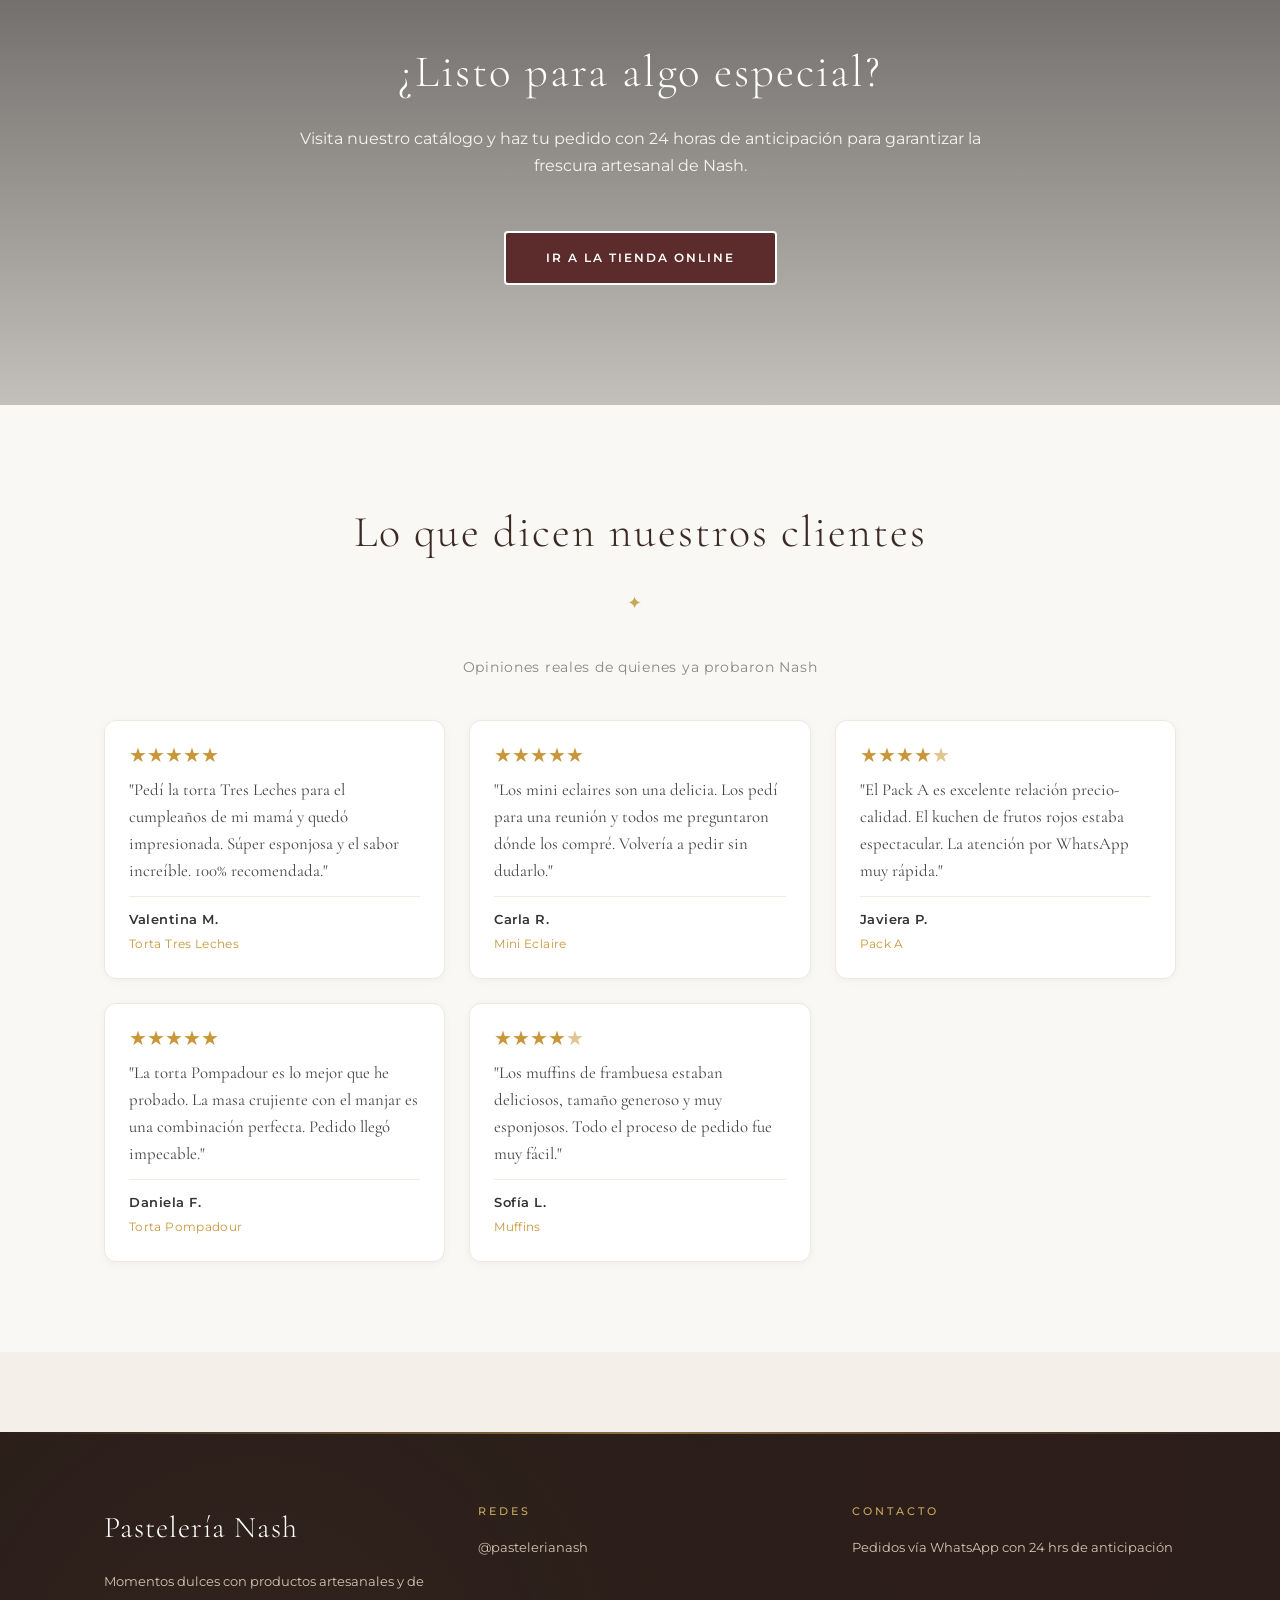
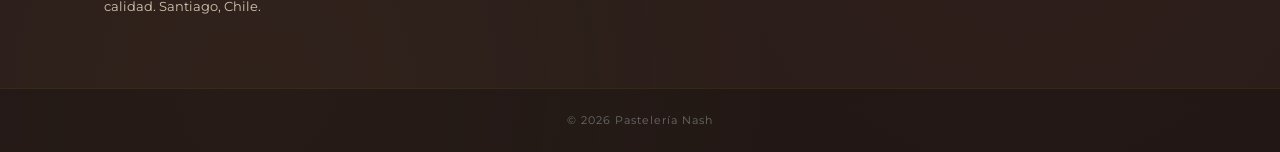
==== commit 07a22435: "up jueves" ====
--- a/index.html
+++ b/index.html
@@ -43,6 +43,67 @@
 
     <link rel="stylesheet" href="style.css">
     <link rel="icon" type="image/png" href="imagenes/Logow.png">
+
+    <style>
+        /* ===== RESEÑAS ===== */
+        .resenas-section { background: #faf8f5; }
+        .resenas-subtitulo {
+            text-align: center;
+            color: #888;
+            font-family: 'Montserrat', sans-serif;
+            font-size: 0.9rem;
+            margin-top: -0.5rem;
+            margin-bottom: 2.5rem;
+            letter-spacing: 0.05em;
+        }
+        .resenas-grid {
+            display: grid;
+            grid-template-columns: repeat(auto-fit, minmax(260px, 1fr));
+            gap: 1.5rem;
+        }
+        .resena-card {
+            background: #fff;
+            border: 1px solid #ede8e0;
+            border-radius: 12px;
+            padding: 1.5rem;
+            display: flex;
+            flex-direction: column;
+            gap: 0.75rem;
+            box-shadow: 0 2px 8px rgba(0,0,0,0.04);
+        }
+        .resena-estrellas { font-size: 1.25rem; line-height: 1; }
+        .estrella.llena  { color: #c9973a; }
+        .estrella.media  { color: #c9973a; opacity: 0.55; }
+        .estrella.vacia  { color: #ddd; }
+        .resena-texto {
+            font-family: 'Cormorant Garamond', serif;
+            font-size: 1.05rem;
+            color: #444;
+            line-height: 1.6;
+            flex: 1;
+            margin: 0;
+        }
+        .resena-autor {
+            display: flex;
+            flex-direction: column;
+            gap: 0.15rem;
+            border-top: 1px solid #f0ebe3;
+            padding-top: 0.75rem;
+        }
+        .resena-nombre {
+            font-family: 'Montserrat', sans-serif;
+            font-size: 0.8rem;
+            font-weight: 600;
+            color: #333;
+            letter-spacing: 0.04em;
+        }
+        .resena-producto {
+            font-family: 'Montserrat', sans-serif;
+            font-size: 0.75rem;
+            color: #c9973a;
+            letter-spacing: 0.03em;
+        }
+    </style>
 
     <!-- ✅ SEO: Schema.org — Bakery local -->
     <script type="application/ld+json">
@@ -153,6 +214,15 @@
     </div>
 </section>
 
+<!-- ✅ Sección de reseñas -->
+<section class="section resenas-section">
+  <div class="container">
+    <h2>Lo que dicen nuestros clientes</h2>
+    <p class="resenas-subtitulo">Opiniones reales de quienes ya probaron Nash</p>
+    <div class="resenas-grid" id="resenas-grid"></div>
+  </div>
+</section>
+
 <footer class="footer">
     <div class="container footer-content">
         <div class="footer-section">
@@ -182,6 +252,40 @@
         document.getElementById("nav-menu").classList.remove("activo");
         document.querySelector(".overlay").classList.remove("activo");
     }
+
+    // ✅ Reseñas dinámicas desde resenas.json
+    function renderEstrellas(valor) {
+        let html = '';
+        for (let i = 1; i <= 5; i++) {
+            if (valor >= i) {
+                html += '<span class="estrella llena">★</span>';
+            } else if (valor >= i - 0.5) {
+                html += '<span class="estrella media">★</span>';
+            } else {
+                html += '<span class="estrella vacia">★</span>';
+            }
+        }
+        return html;
+    }
+
+    fetch('resenas.json')
+        .then(r => r.json())
+        .then(resenas => {
+            const grid = document.getElementById('resenas-grid');
+            grid.innerHTML = resenas.map(r => `
+                <div class="resena-card">
+                    <div class="resena-estrellas">${renderEstrellas(r.estrellas)}</div>
+                    <p class="resena-texto">"${r.texto}"</p>
+                    <div class="resena-autor">
+                        <span class="resena-nombre">${r.nombre}</span>
+                        <span class="resena-producto">${r.producto}</span>
+                    </div>
+                </div>
+            `).join('');
+        })
+        .catch(() => {
+            document.getElementById('resenas-grid').style.display = 'none';
+        });
 </script>
 
 </body>
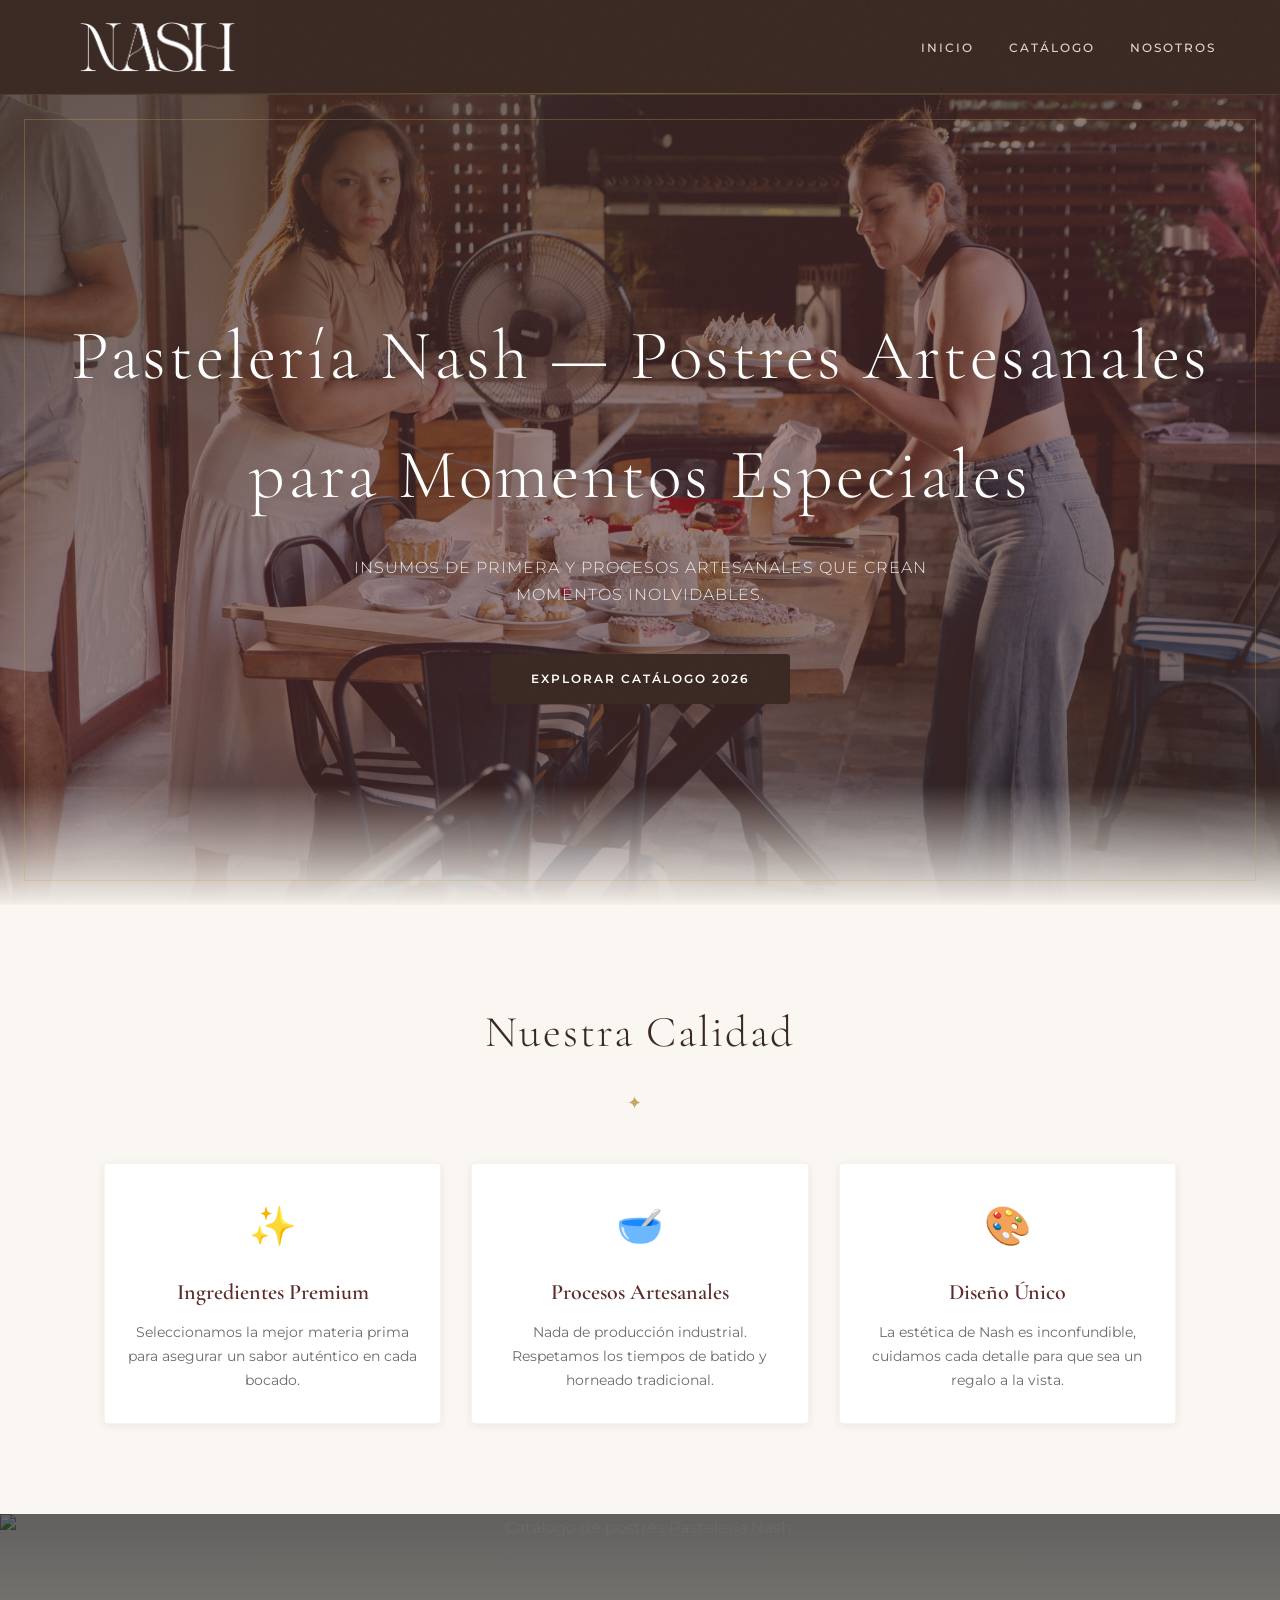
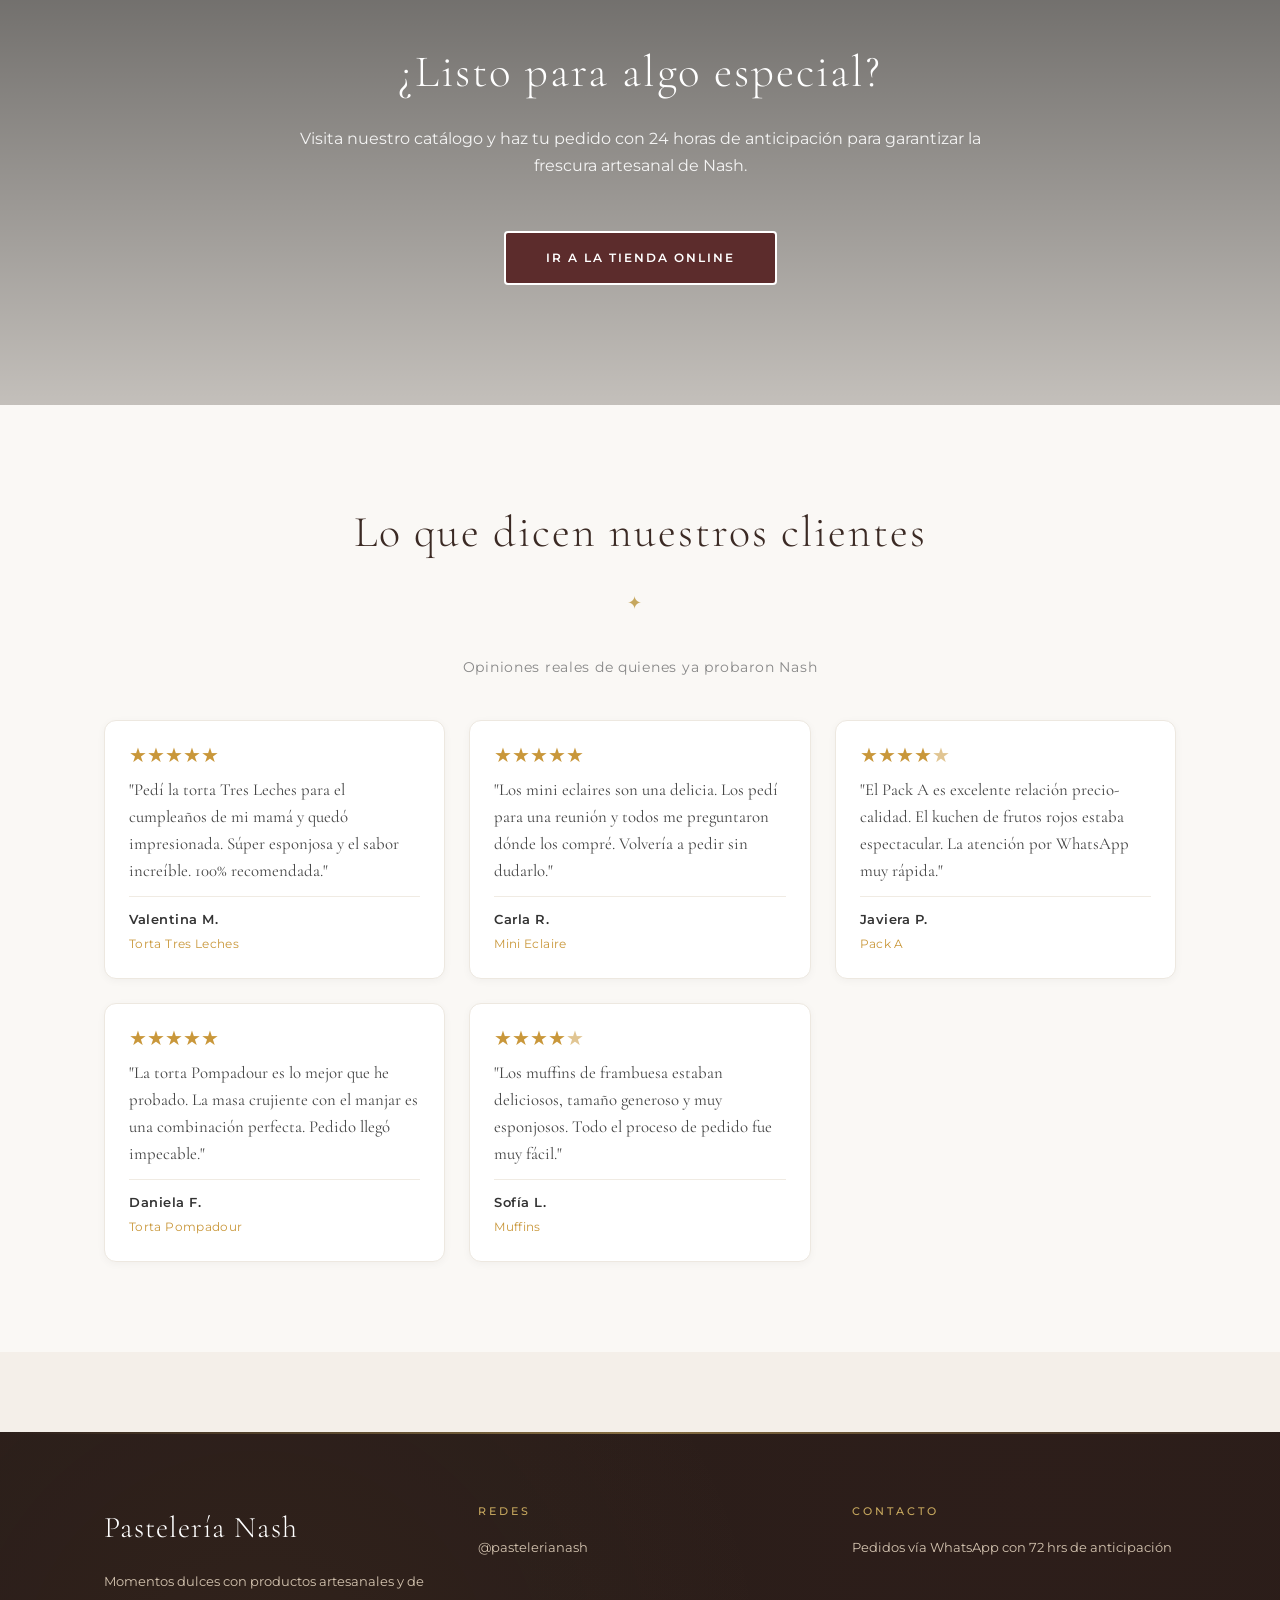
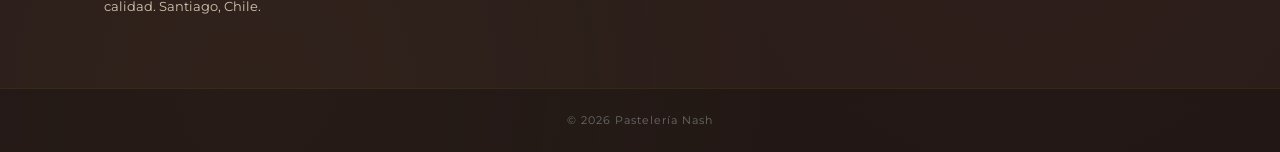
==== commit 0e33982c: "up a" ====
--- a/index.html
+++ b/index.html
@@ -235,7 +235,7 @@
         </div>
         <div class="footer-section">
             <h4>Contacto</h4>
-            <p>Pedidos vía WhatsApp con 24 hrs de anticipación</p>
+            <p>Pedidos vía WhatsApp con 72 hrs de anticipación</p>
         </div>
     </div>
     <div class="footer-bottom">
